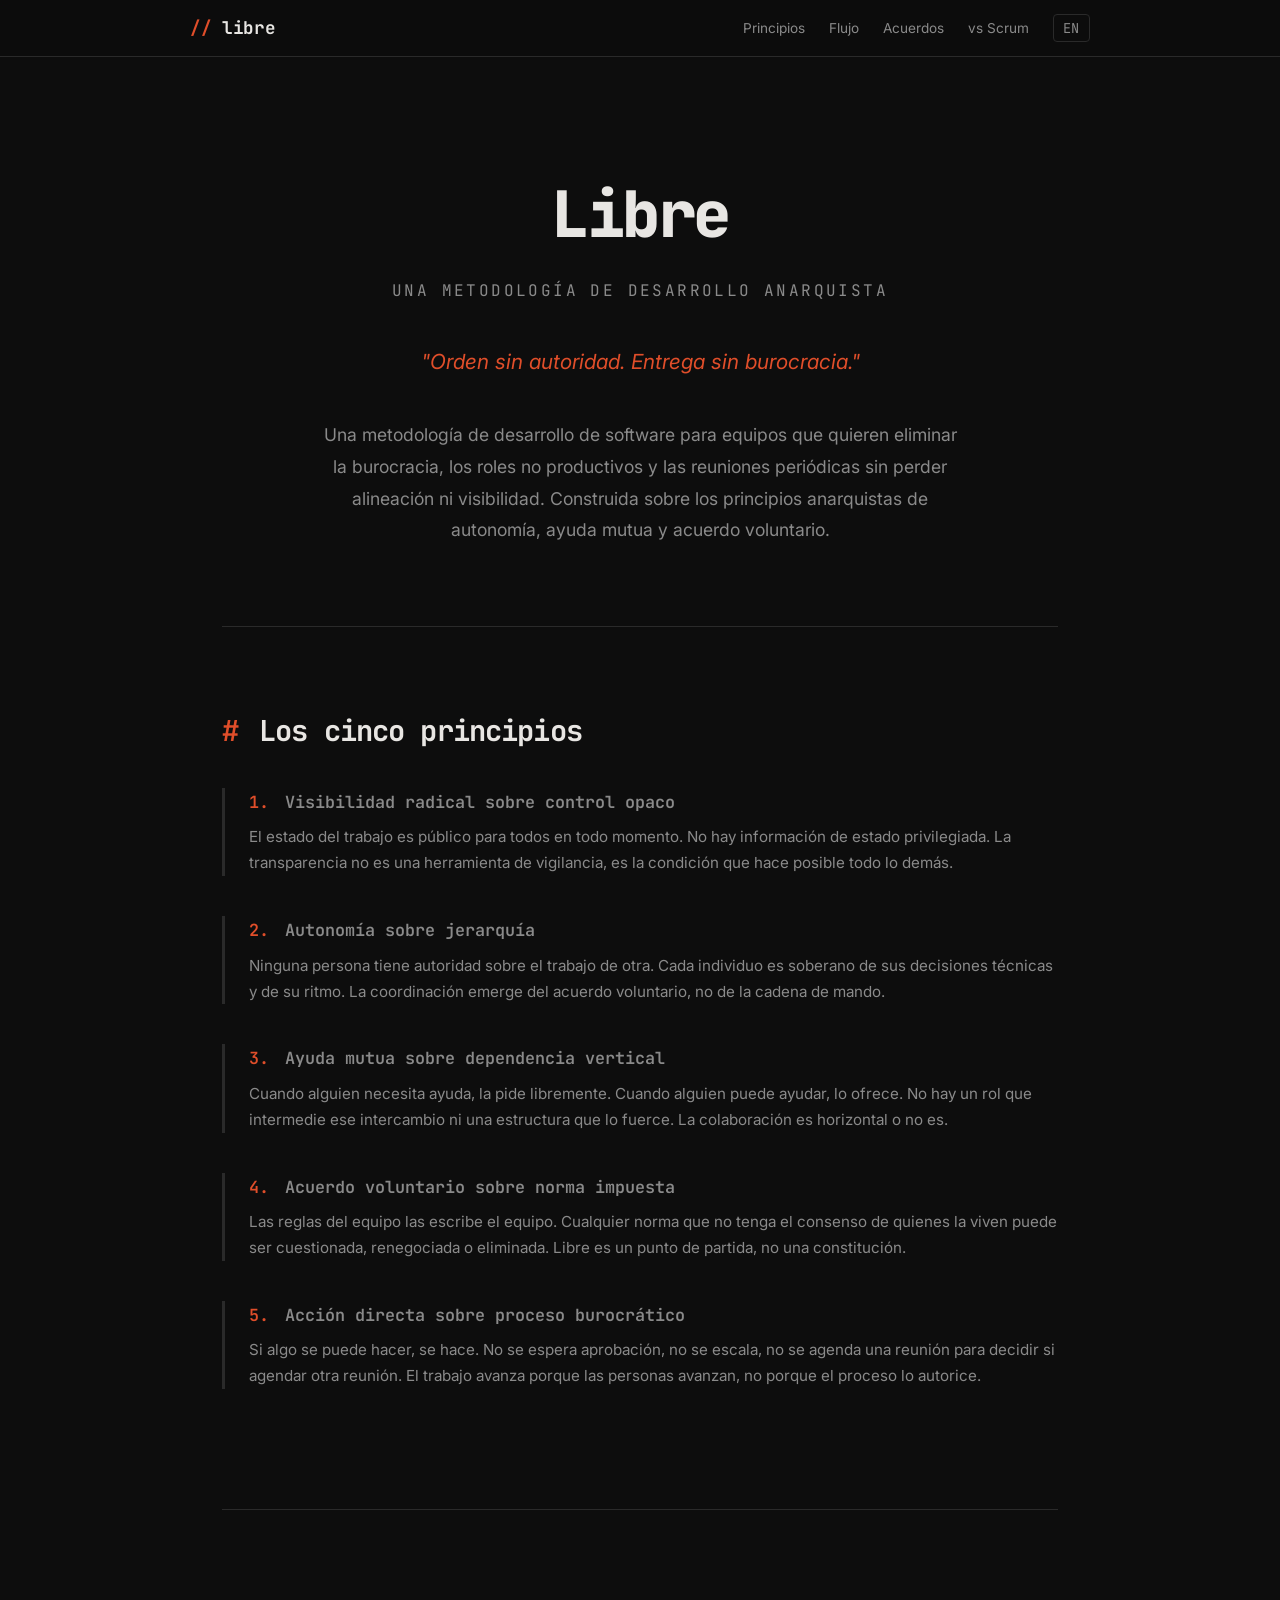
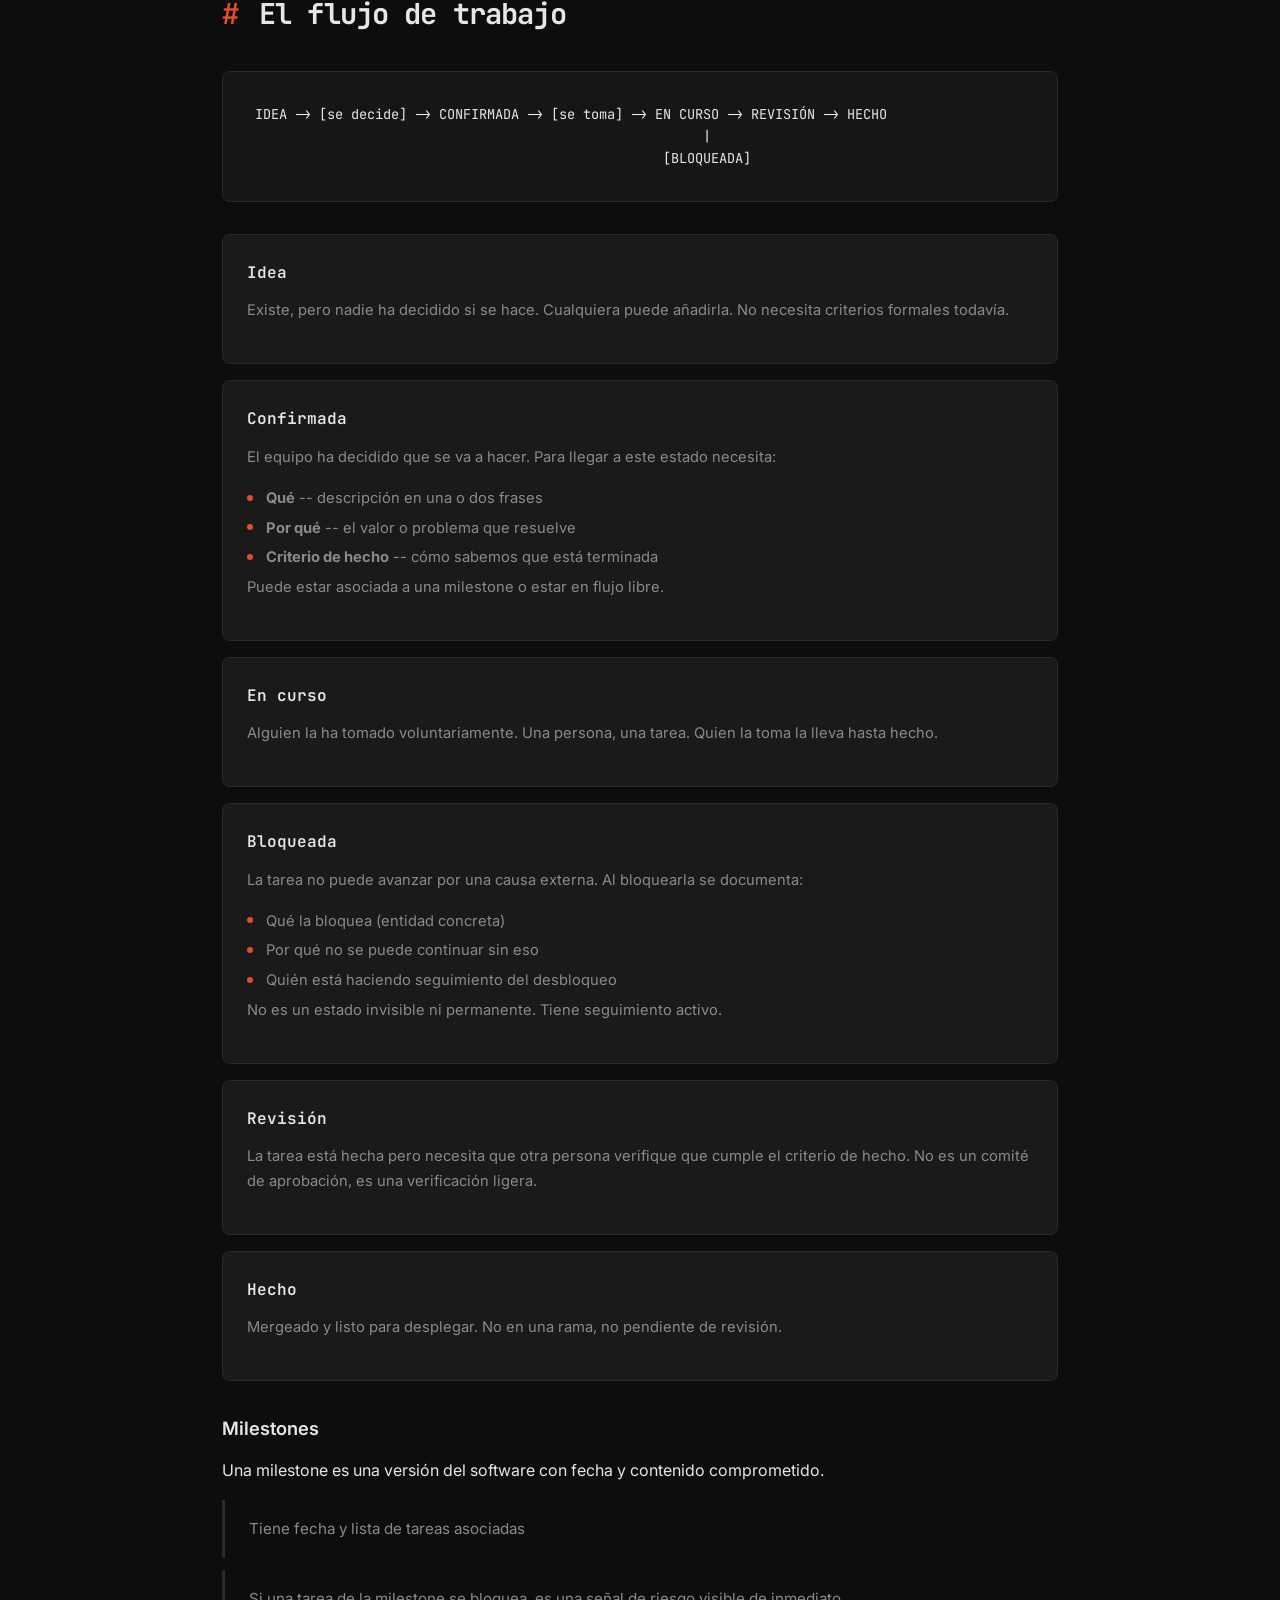
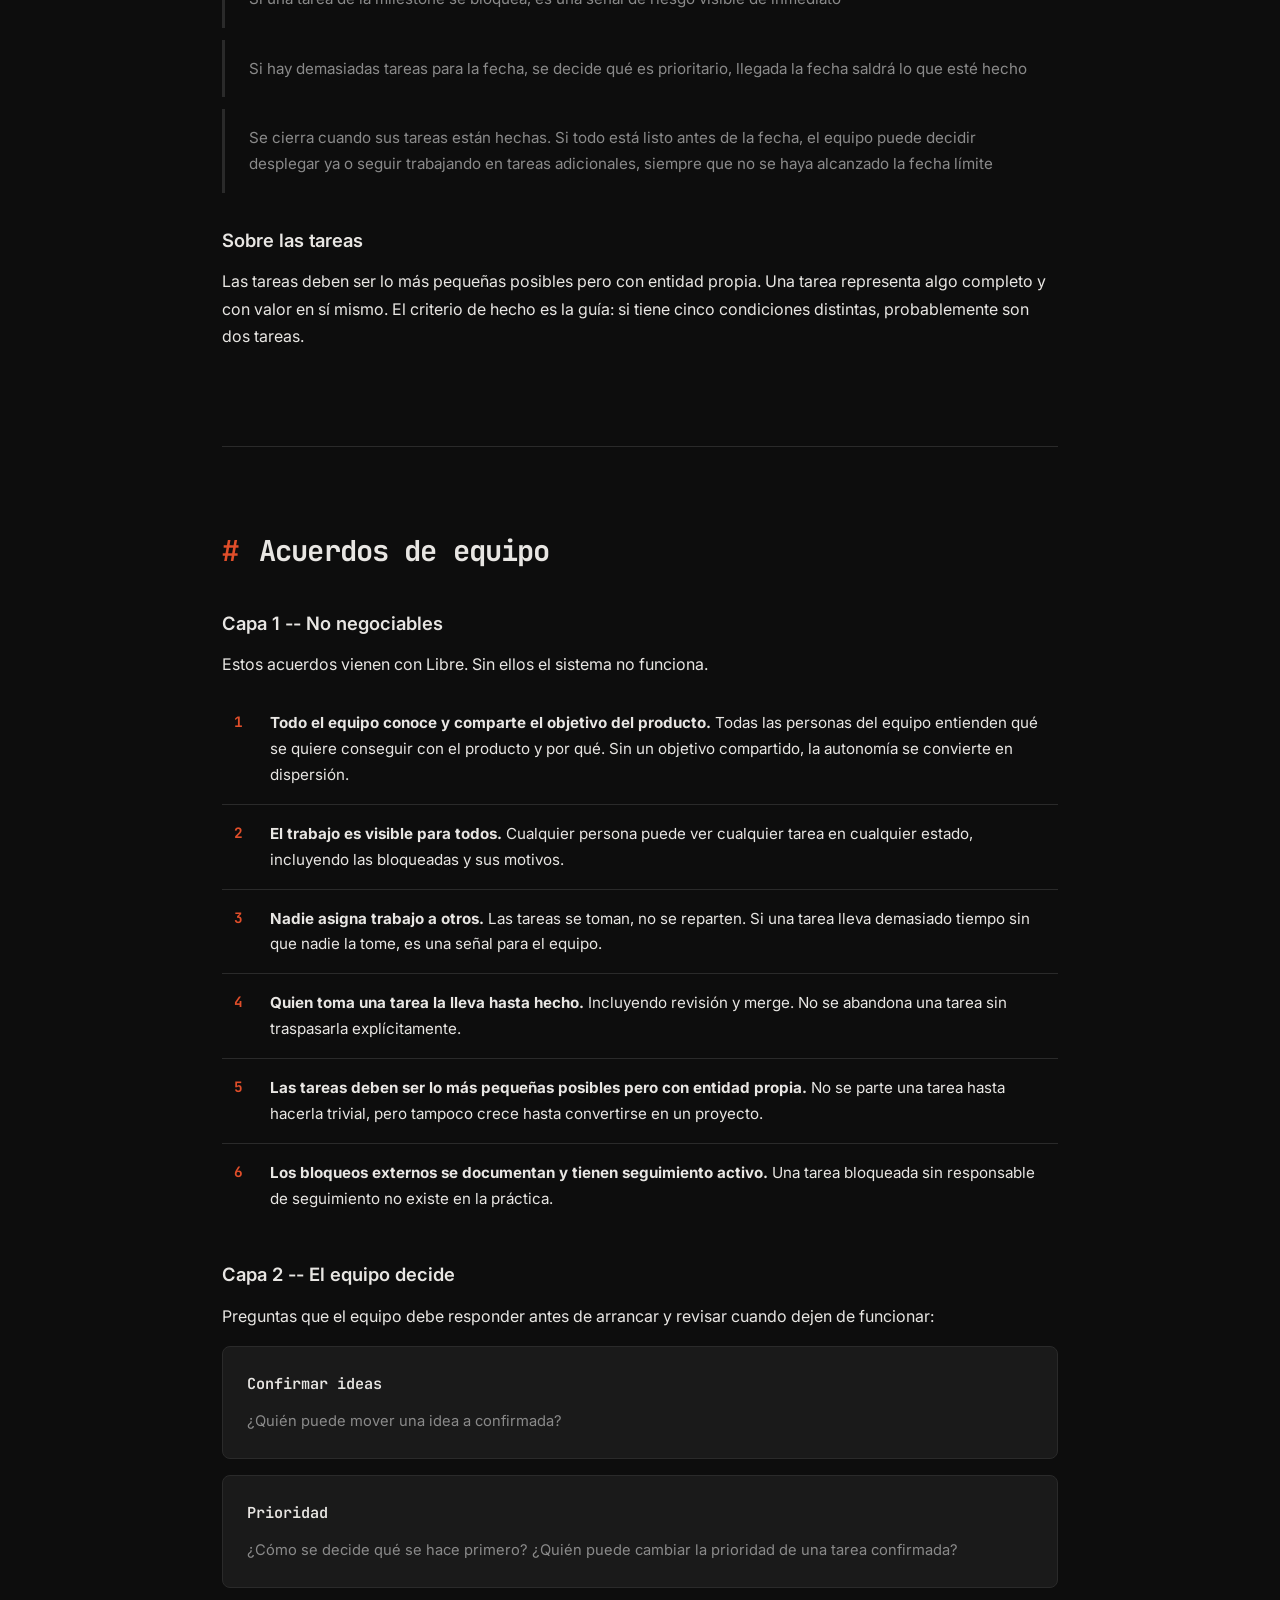
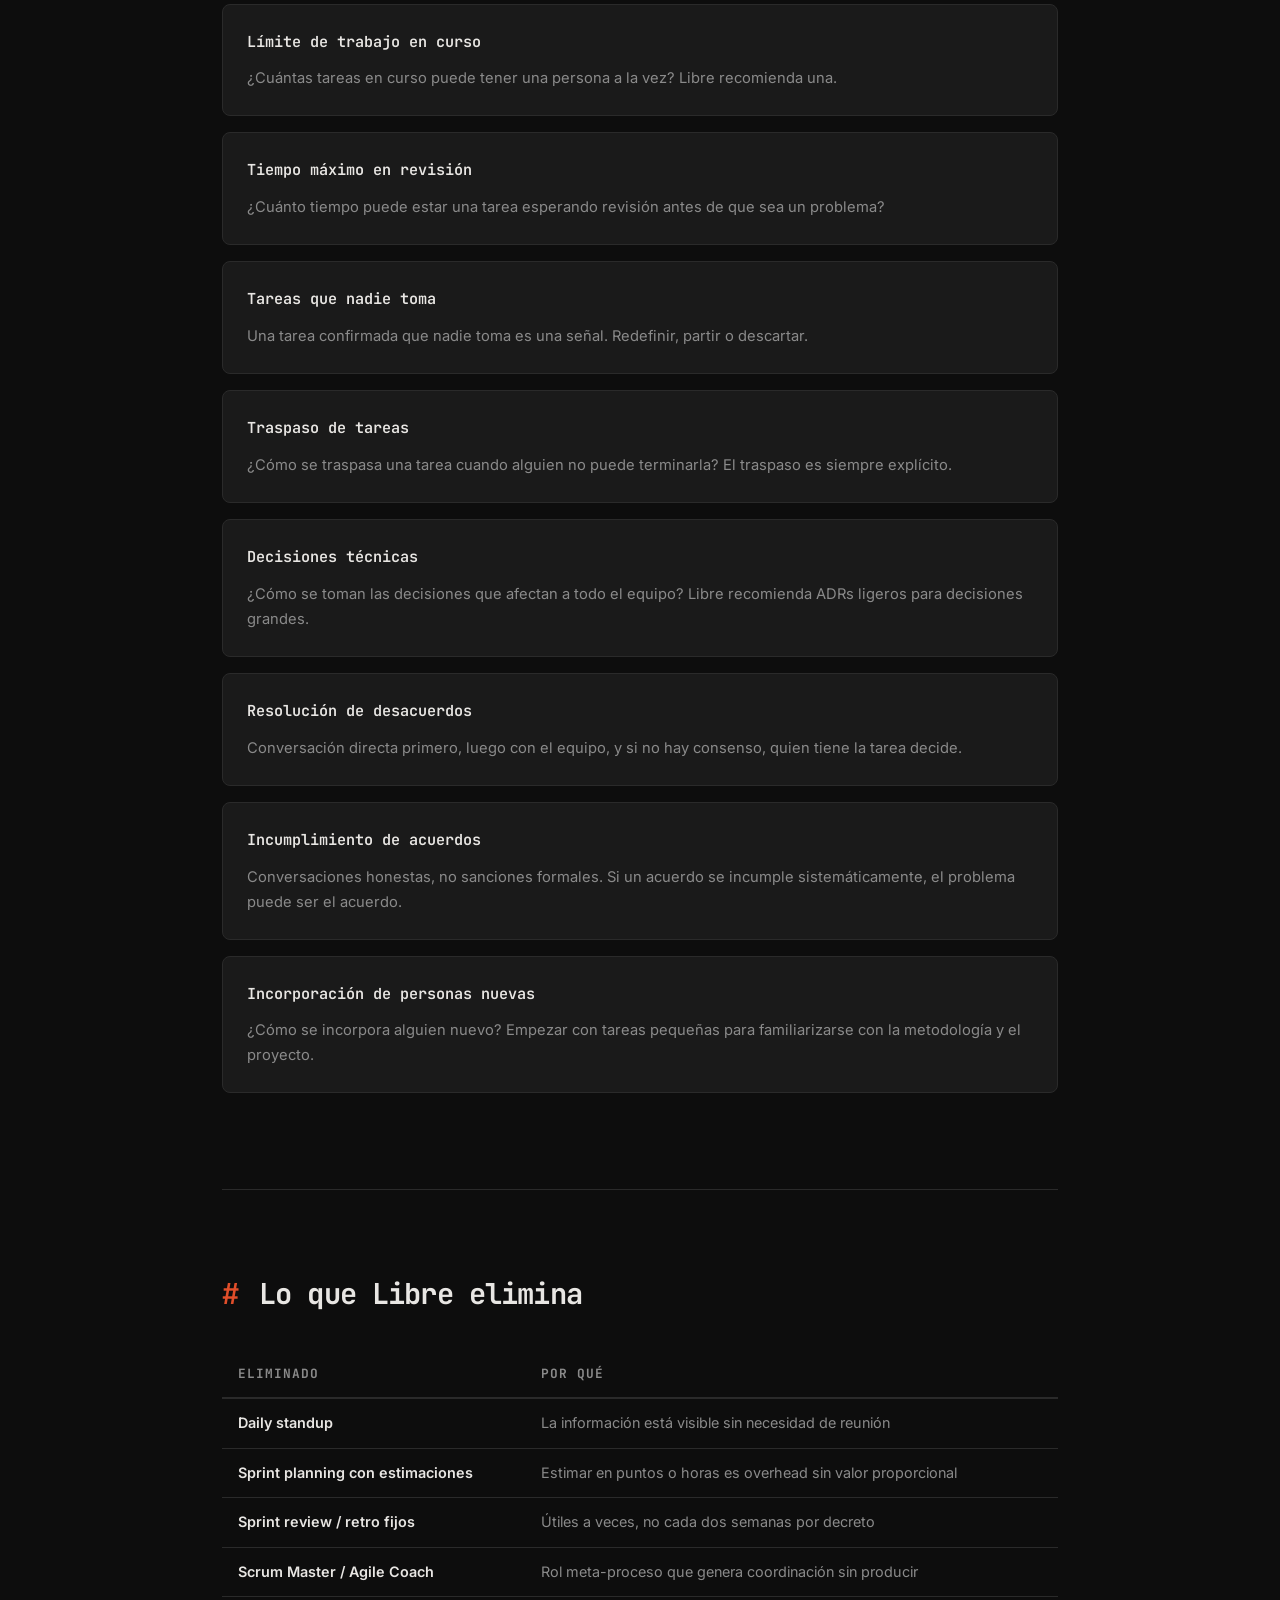
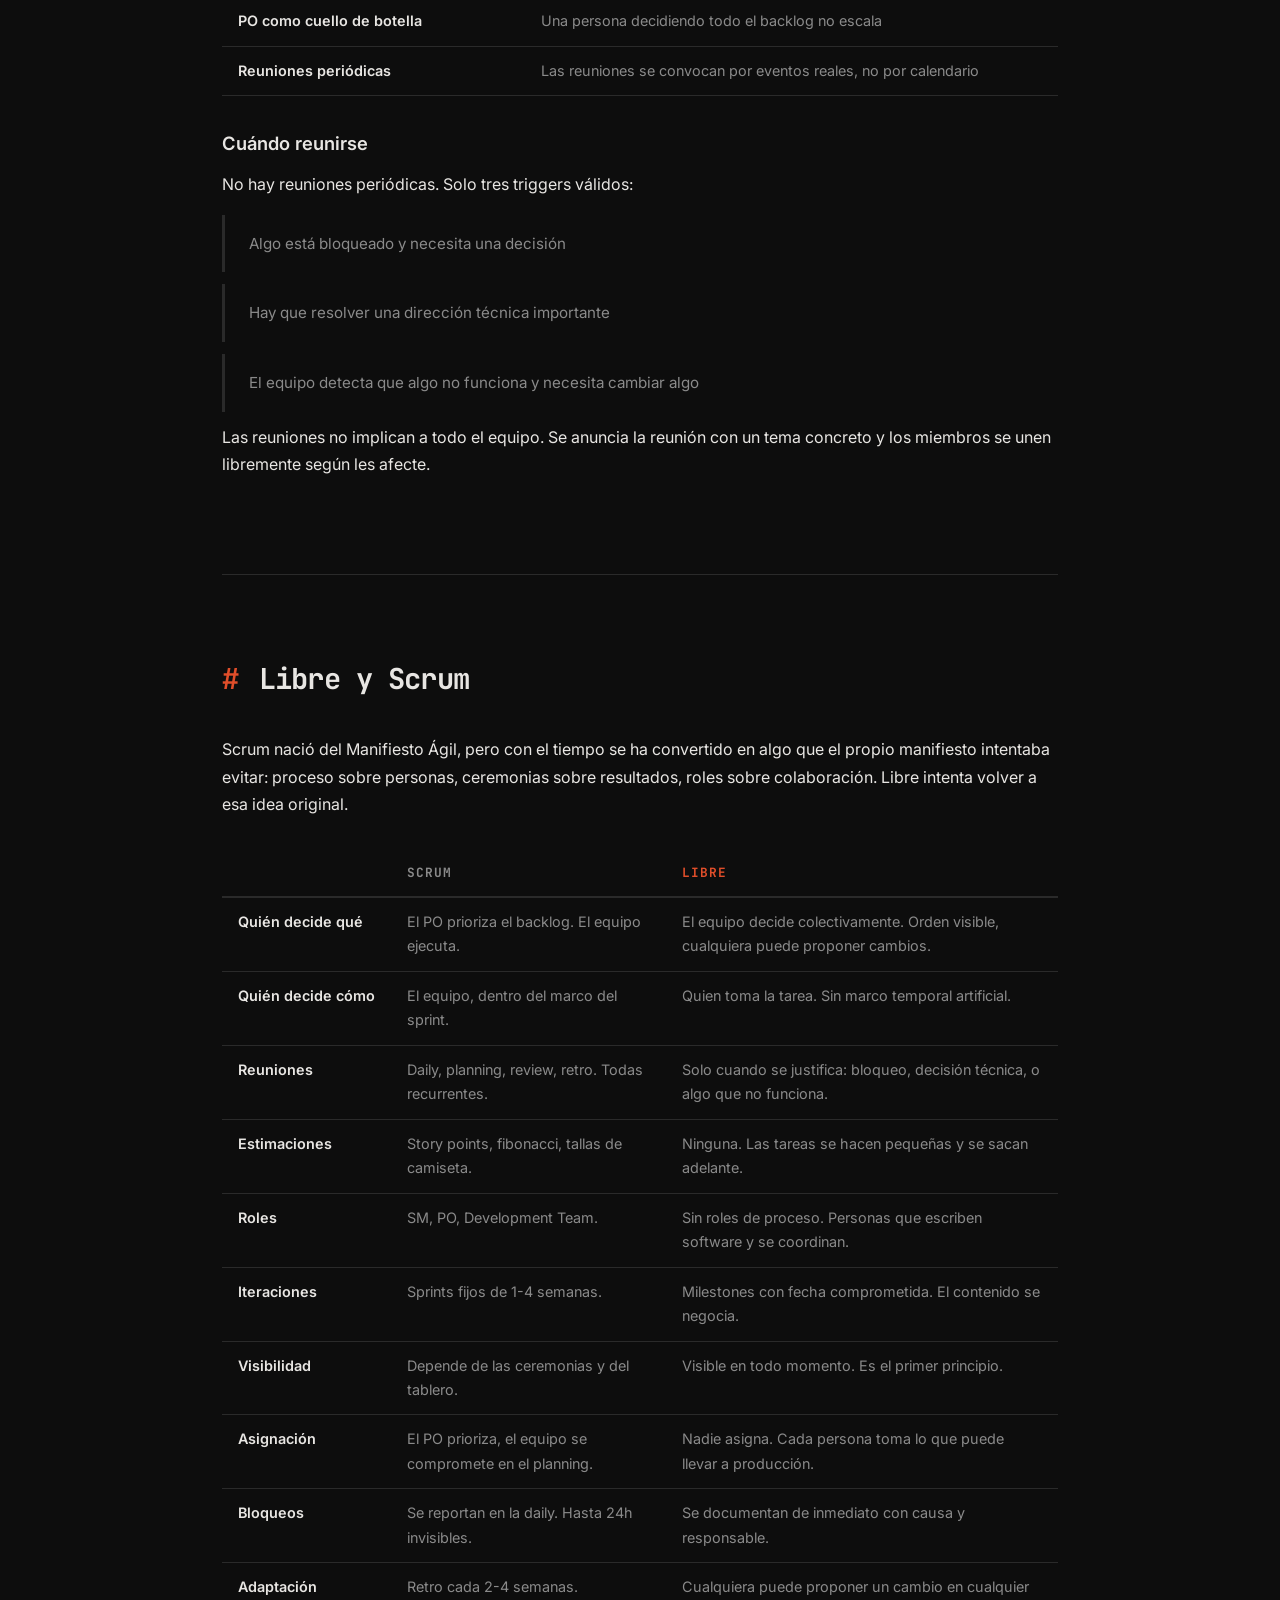
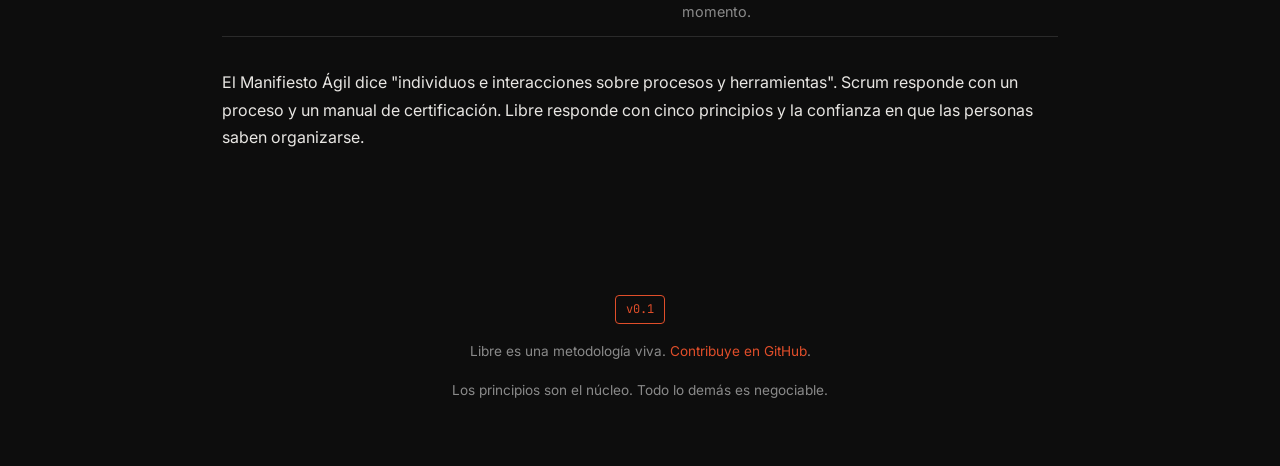
==== docs/es/index.html @ bb115e58 "Initial commit" ====
<!DOCTYPE html>
<html lang="es">
<head>
  <meta charset="UTF-8">
  <meta name="viewport" content="width=device-width, initial-scale=1.0">
  <title>Libre -- Una Metodología de Desarrollo Anarquista</title>
  <meta name="description" content="Una metodología de desarrollo de software que elimina la burocracia sin perder alineación. Orden sin autoridad. Entrega sin burocracia.">
  <link rel="preconnect" href="https://fonts.googleapis.com">
  <link rel="preconnect" href="https://fonts.gstatic.com" crossorigin>
  <link href="https://fonts.googleapis.com/css2?family=Inter:wght@400;500;600;700&family=JetBrains+Mono:wght@400;500;600;700;800&display=swap" rel="stylesheet">
  <link rel="stylesheet" href="../style.css">
</head>
<body>

<nav>
  <div class="nav-inner">
    <a href="#" class="logo"><span>//</span> libre</a>
    <ul class="nav-links">
      <li><a href="#principios">Principios</a></li>
      <li><a href="#flujo">Flujo</a></li>
      <li><a href="#acuerdos">Acuerdos</a></li>
      <li><a href="#comparativa">vs Scrum</a></li>
      <li><a href="../" class="lang-switch">EN</a></li>
    </ul>
  </div>
</nav>

<main>

  <!-- HERO -->
  <section class="hero">
    <h1>Libre</h1>
    <p class="subtitle">Una Metodología de Desarrollo Anarquista</p>
    <blockquote>"Orden sin autoridad. Entrega sin burocracia."</blockquote>
    <p class="intro">Una metodología de desarrollo de software para equipos que quieren eliminar la burocracia, los roles no productivos y las reuniones periódicas sin perder alineación ni visibilidad. Construida sobre los principios anarquistas de autonomía, ayuda mutua y acuerdo voluntario.</p>
  </section>

  <!-- PRINCIPIOS -->
  <section id="principios">
    <h2><span class="section-number">#</span> Los cinco principios</h2>

    <div class="principle">
      <p class="principle-name"><span class="principle-number">1.</span> Visibilidad radical sobre control opaco</p>
      <p>El estado del trabajo es público para todos en todo momento. No hay información de estado privilegiada. La transparencia no es una herramienta de vigilancia, es la condición que hace posible todo lo demás.</p>
    </div>

    <div class="principle">
      <p class="principle-name"><span class="principle-number">2.</span> Autonomía sobre jerarquía</p>
      <p>Ninguna persona tiene autoridad sobre el trabajo de otra. Cada individuo es soberano de sus decisiones técnicas y de su ritmo. La coordinación emerge del acuerdo voluntario, no de la cadena de mando.</p>
    </div>

    <div class="principle">
      <p class="principle-name"><span class="principle-number">3.</span> Ayuda mutua sobre dependencia vertical</p>
      <p>Cuando alguien necesita ayuda, la pide libremente. Cuando alguien puede ayudar, lo ofrece. No hay un rol que intermedie ese intercambio ni una estructura que lo fuerce. La colaboración es horizontal o no es.</p>
    </div>

    <div class="principle">
      <p class="principle-name"><span class="principle-number">4.</span> Acuerdo voluntario sobre norma impuesta</p>
      <p>Las reglas del equipo las escribe el equipo. Cualquier norma que no tenga el consenso de quienes la viven puede ser cuestionada, renegociada o eliminada. Libre es un punto de partida, no una constitución.</p>
    </div>

    <div class="principle">
      <p class="principle-name"><span class="principle-number">5.</span> Acción directa sobre proceso burocrático</p>
      <p>Si algo se puede hacer, se hace. No se espera aprobación, no se escala, no se agenda una reunión para decidir si agendar otra reunión. El trabajo avanza porque las personas avanzan, no porque el proceso lo autorice.</p>
    </div>
  </section>

  <!-- FLUJO -->
  <section id="flujo">
    <h2><span class="section-number">#</span> El flujo de trabajo</h2>

    <div class="flow-diagram">
      <pre>IDEA -> [se decide] -> CONFIRMADA -> [se toma] -> EN CURSO -> REVISIÓN -> HECHO
                                                        |
                                                   [BLOQUEADA]</pre>
    </div>

    <div class="state-card">
      <h3>Idea</h3>
      <p>Existe, pero nadie ha decidido si se hace. Cualquiera puede añadirla. No necesita criterios formales todavía.</p>
    </div>

    <div class="state-card">
      <h3>Confirmada</h3>
      <p>El equipo ha decidido que se va a hacer. Para llegar a este estado necesita:</p>
      <ul>
        <li><strong>Qué</strong> -- descripción en una o dos frases</li>
        <li><strong>Por qué</strong> -- el valor o problema que resuelve</li>
        <li><strong>Criterio de hecho</strong> -- cómo sabemos que está terminada</li>
      </ul>
      <p>Puede estar asociada a una milestone o estar en flujo libre.</p>
    </div>

    <div class="state-card">
      <h3>En curso</h3>
      <p>Alguien la ha tomado voluntariamente. Una persona, una tarea. Quien la toma la lleva hasta hecho.</p>
    </div>

    <div class="state-card">
      <h3>Bloqueada</h3>
      <p>La tarea no puede avanzar por una causa externa. Al bloquearla se documenta:</p>
      <ul>
        <li>Qué la bloquea (entidad concreta)</li>
        <li>Por qué no se puede continuar sin eso</li>
        <li>Quién está haciendo seguimiento del desbloqueo</li>
      </ul>
      <p>No es un estado invisible ni permanente. Tiene seguimiento activo.</p>
    </div>

    <div class="state-card">
      <h3>Revisión</h3>
      <p>La tarea está hecha pero necesita que otra persona verifique que cumple el criterio de hecho. No es un comité de aprobación, es una verificación ligera.</p>
    </div>

    <div class="state-card">
      <h3>Hecho</h3>
      <p>Mergeado y listo para desplegar. No en una rama, no pendiente de revisión.</p>
    </div>

    <h3>Milestones</h3>
    <p>Una milestone es una versión del software con fecha y contenido comprometido.</p>
    <ul class="trigger-list">
      <li>Tiene fecha y lista de tareas asociadas</li>
      <li>Si una tarea de la milestone se bloquea, es una señal de riesgo visible de inmediato</li>
      <li>Si hay demasiadas tareas para la fecha, se decide qué es prioritario, llegada la fecha saldrá lo que esté hecho</li>
      <li>Se cierra cuando sus tareas están hechas. Si todo está listo antes de la fecha, el equipo puede decidir desplegar ya o seguir trabajando en tareas adicionales, siempre que no se haya alcanzado la fecha límite</li>
    </ul>

    <h3>Sobre las tareas</h3>
    <p>Las tareas deben ser lo más pequeñas posibles pero con entidad propia. Una tarea representa algo completo y con valor en sí mismo. El criterio de hecho es la guía: si tiene cinco condiciones distintas, probablemente son dos tareas.</p>
  </section>

  <!-- ACUERDOS -->
  <section id="acuerdos">
    <h2><span class="section-number">#</span> Acuerdos de equipo</h2>

    <h3>Capa 1 -- No negociables</h3>
    <p>Estos acuerdos vienen con Libre. Sin ellos el sistema no funciona.</p>

    <ol class="non-negotiable-list">
      <li><strong>Todo el equipo conoce y comparte el objetivo del producto.</strong> Todas las personas del equipo entienden qué se quiere conseguir con el producto y por qué. Sin un objetivo compartido, la autonomía se convierte en dispersión.</li>
      <li><strong>El trabajo es visible para todos.</strong> Cualquier persona puede ver cualquier tarea en cualquier estado, incluyendo las bloqueadas y sus motivos.</li>
      <li><strong>Nadie asigna trabajo a otros.</strong> Las tareas se toman, no se reparten. Si una tarea lleva demasiado tiempo sin que nadie la tome, es una señal para el equipo.</li>
      <li><strong>Quien toma una tarea la lleva hasta hecho.</strong> Incluyendo revisión y merge. No se abandona una tarea sin traspasarla explícitamente.</li>
      <li><strong>Las tareas deben ser lo más pequeñas posibles pero con entidad propia.</strong> No se parte una tarea hasta hacerla trivial, pero tampoco crece hasta convertirse en un proyecto.</li>
      <li><strong>Los bloqueos externos se documentan y tienen seguimiento activo.</strong> Una tarea bloqueada sin responsable de seguimiento no existe en la práctica.</li>
    </ol>

    <h3>Capa 2 -- El equipo decide</h3>
    <p>Preguntas que el equipo debe responder antes de arrancar y revisar cuando dejen de funcionar:</p>

    <div class="agreement-item">
      <h3>Confirmar ideas</h3>
      <p>¿Quién puede mover una idea a confirmada?</p>
    </div>

    <div class="agreement-item">
      <h3>Prioridad</h3>
      <p>¿Cómo se decide qué se hace primero? ¿Quién puede cambiar la prioridad de una tarea confirmada?</p>
    </div>

    <div class="agreement-item">
      <h3>Límite de trabajo en curso</h3>
      <p>¿Cuántas tareas en curso puede tener una persona a la vez? Libre recomienda una.</p>
    </div>

    <div class="agreement-item">
      <h3>Tiempo máximo en revisión</h3>
      <p>¿Cuánto tiempo puede estar una tarea esperando revisión antes de que sea un problema?</p>
    </div>

    <div class="agreement-item">
      <h3>Tareas que nadie toma</h3>
      <p>Una tarea confirmada que nadie toma es una señal. Redefinir, partir o descartar.</p>
    </div>

    <div class="agreement-item">
      <h3>Traspaso de tareas</h3>
      <p>¿Cómo se traspasa una tarea cuando alguien no puede terminarla? El traspaso es siempre explícito.</p>
    </div>

    <div class="agreement-item">
      <h3>Decisiones técnicas</h3>
      <p>¿Cómo se toman las decisiones que afectan a todo el equipo? Libre recomienda ADRs ligeros para decisiones grandes.</p>
    </div>

    <div class="agreement-item">
      <h3>Resolución de desacuerdos</h3>
      <p>Conversación directa primero, luego con el equipo, y si no hay consenso, quien tiene la tarea decide.</p>
    </div>

    <div class="agreement-item">
      <h3>Incumplimiento de acuerdos</h3>
      <p>Conversaciones honestas, no sanciones formales. Si un acuerdo se incumple sistemáticamente, el problema puede ser el acuerdo.</p>
    </div>

    <div class="agreement-item">
      <h3>Incorporación de personas nuevas</h3>
      <p>¿Cómo se incorpora alguien nuevo? Empezar con tareas pequeñas para familiarizarse con la metodología y el proyecto.</p>
    </div>
  </section>

  <!-- LO QUE ELIMINA -->
  <section id="elimina">
    <h2><span class="section-number">#</span> Lo que Libre elimina</h2>

    <div class="table-wrapper">
      <table>
        <thead>
          <tr>
            <th>Eliminado</th>
            <th>Por qué</th>
          </tr>
        </thead>
        <tbody>
          <tr><td>Daily standup</td><td>La información está visible sin necesidad de reunión</td></tr>
          <tr><td>Sprint planning con estimaciones</td><td>Estimar en puntos o horas es overhead sin valor proporcional</td></tr>
          <tr><td>Sprint review / retro fijos</td><td>Útiles a veces, no cada dos semanas por decreto</td></tr>
          <tr><td>Scrum Master / Agile Coach</td><td>Rol meta-proceso que genera coordinación sin producir</td></tr>
          <tr><td>PO como cuello de botella</td><td>Una persona decidiendo todo el backlog no escala</td></tr>
          <tr><td>Reuniones periódicas</td><td>Las reuniones se convocan por eventos reales, no por calendario</td></tr>
        </tbody>
      </table>
    </div>

    <h3>Cuándo reunirse</h3>
    <p>No hay reuniones periódicas. Solo tres triggers válidos:</p>
    <ol class="trigger-list">
      <li>Algo está bloqueado y necesita una decisión</li>
      <li>Hay que resolver una dirección técnica importante</li>
      <li>El equipo detecta que algo no funciona y necesita cambiar algo</li>
    </ol>
    <p>Las reuniones no implican a todo el equipo. Se anuncia la reunión con un tema concreto y los miembros se unen libremente según les afecte.</p>
  </section>

  <!-- COMPARATIVA -->
  <section id="comparativa">
    <h2><span class="section-number">#</span> Libre y Scrum</h2>

    <p>Scrum nació del Manifiesto Ágil, pero con el tiempo se ha convertido en algo que el propio manifiesto intentaba evitar: proceso sobre personas, ceremonias sobre resultados, roles sobre colaboración. Libre intenta volver a esa idea original.</p>

    <div class="table-wrapper">
      <table class="comparison-table">
        <thead>
          <tr>
            <th></th>
            <th>Scrum</th>
            <th>Libre</th>
          </tr>
        </thead>
        <tbody>
          <tr>
            <td>Quién decide qué</td>
            <td>El PO prioriza el backlog. El equipo ejecuta.</td>
            <td>El equipo decide colectivamente. Orden visible, cualquiera puede proponer cambios.</td>
          </tr>
          <tr>
            <td>Quién decide cómo</td>
            <td>El equipo, dentro del marco del sprint.</td>
            <td>Quien toma la tarea. Sin marco temporal artificial.</td>
          </tr>
          <tr>
            <td>Reuniones</td>
            <td>Daily, planning, review, retro. Todas recurrentes.</td>
            <td>Solo cuando se justifica: bloqueo, decisión técnica, o algo que no funciona.</td>
          </tr>
          <tr>
            <td>Estimaciones</td>
            <td>Story points, fibonacci, tallas de camiseta.</td>
            <td>Ninguna. Las tareas se hacen pequeñas y se sacan adelante.</td>
          </tr>
          <tr>
            <td>Roles</td>
            <td>SM, PO, Development Team.</td>
            <td>Sin roles de proceso. Personas que escriben software y se coordinan.</td>
          </tr>
          <tr>
            <td>Iteraciones</td>
            <td>Sprints fijos de 1-4 semanas.</td>
            <td>Milestones con fecha comprometida. El contenido se negocia.</td>
          </tr>
          <tr>
            <td>Visibilidad</td>
            <td>Depende de las ceremonias y del tablero.</td>
            <td>Visible en todo momento. Es el primer principio.</td>
          </tr>
          <tr>
            <td>Asignación</td>
            <td>El PO prioriza, el equipo se compromete en el planning.</td>
            <td>Nadie asigna. Cada persona toma lo que puede llevar a producción.</td>
          </tr>
          <tr>
            <td>Bloqueos</td>
            <td>Se reportan en la daily. Hasta 24h invisibles.</td>
            <td>Se documentan de inmediato con causa y responsable.</td>
          </tr>
          <tr>
            <td>Adaptación</td>
            <td>Retro cada 2-4 semanas.</td>
            <td>Cualquiera puede proponer un cambio en cualquier momento.</td>
          </tr>
        </tbody>
      </table>
    </div>

    <p>El Manifiesto Ágil dice "individuos e interacciones sobre procesos y herramientas". Scrum responde con un proceso y un manual de certificación. Libre responde con cinco principios y la confianza en que las personas saben organizarse.</p>
  </section>

</main>

<footer>
  <div class="version-badge">v0.1</div>
  <p>Libre es una metodología viva. <a href="https://github.com/josecriane/libre">Contribuye en GitHub</a>.</p>
  <p>Los principios son el núcleo. Todo lo demás es negociable.</p>
</footer>

</body>
</html>
---- docs/style.css ----
:root {
  --bg: #0d0d0d;
  --bg-surface: #161616;
  --bg-card: #1a1a1a;
  --text: #e8e6e3;
  --text-muted: #8a8a8a;
  --accent: #e04e2a;
  --accent-soft: rgba(224, 78, 42, 0.15);
  --border: #2a2a2a;
  --font-body: 'Inter', -apple-system, BlinkMacSystemFont, 'Segoe UI', sans-serif;
  --font-mono: 'JetBrains Mono', 'Fira Code', 'Cascadia Code', monospace;
}

* {
  margin: 0;
  padding: 0;
  box-sizing: border-box;
}

html {
  scroll-behavior: smooth;
  font-size: 16px;
}

body {
  font-family: var(--font-body);
  background: var(--bg);
  color: var(--text);
  line-height: 1.7;
  -webkit-font-smoothing: antialiased;
}

/* ---- NAV ---- */

nav {
  position: fixed;
  top: 0;
  width: 100%;
  background: rgba(13, 13, 13, 0.9);
  backdrop-filter: blur(12px);
  -webkit-backdrop-filter: blur(12px);
  border-bottom: 1px solid var(--border);
  z-index: 100;
  padding: 0 2rem;
}

nav .nav-inner {
  max-width: 900px;
  margin: 0 auto;
  display: flex;
  justify-content: space-between;
  align-items: center;
  height: 56px;
}

nav .logo {
  font-family: var(--font-mono);
  font-size: 1.1rem;
  font-weight: 700;
  color: var(--text);
  text-decoration: none;
  letter-spacing: -0.02em;
}

nav .logo span {
  color: var(--accent);
}

nav .nav-links {
  display: flex;
  gap: 1.5rem;
  align-items: center;
  list-style: none;
}

nav .nav-links a {
  color: var(--text-muted);
  text-decoration: none;
  font-size: 0.85rem;
  transition: color 0.2s;
}

nav .nav-links a:hover {
  color: var(--text);
}

.lang-switch {
  font-family: var(--font-mono);
  font-size: 0.8rem;
  color: var(--text-muted);
  text-decoration: none;
  border: 1px solid var(--border);
  padding: 0.25rem 0.6rem;
  border-radius: 4px;
  transition: all 0.2s;
}

.lang-switch:hover {
  color: var(--text);
  border-color: var(--text-muted);
}

/* ---- LAYOUT ---- */

main {
  max-width: 900px;
  margin: 0 auto;
  padding: 0 2rem;
}

section {
  padding: 5rem 0;
  border-bottom: 1px solid var(--border);
}

section:last-child {
  border-bottom: none;
}

/* ---- HERO ---- */

.hero {
  padding-top: 10rem;
  padding-bottom: 5rem;
  text-align: center;
}

.hero h1 {
  font-family: var(--font-mono);
  font-size: 4rem;
  font-weight: 800;
  letter-spacing: -0.04em;
  margin-bottom: 0.5rem;
}

.hero .subtitle {
  font-family: var(--font-mono);
  font-size: 1rem;
  color: var(--text-muted);
  text-transform: uppercase;
  letter-spacing: 0.15em;
  margin-bottom: 2.5rem;
}

.hero blockquote {
  font-size: 1.3rem;
  font-style: italic;
  color: var(--accent);
  border: none;
  padding: 0;
  margin-bottom: 0.5rem;
}

.hero .quote-translation {
  font-size: 0.9rem;
  color: var(--text-muted);
  font-style: italic;
}

.hero .intro {
  max-width: 640px;
  margin: 2.5rem auto 0;
  font-size: 1.1rem;
  color: var(--text-muted);
  line-height: 1.8;
}

/* ---- TYPOGRAPHY ---- */

h2 {
  font-family: var(--font-mono);
  font-size: 1.8rem;
  font-weight: 700;
  letter-spacing: -0.03em;
  margin-bottom: 2rem;
}

h2 .section-number {
  color: var(--accent);
  margin-right: 0.3rem;
}

h3 {
  font-size: 1.15rem;
  font-weight: 600;
  margin-bottom: 0.75rem;
  margin-top: 2rem;
}

p {
  margin-bottom: 1rem;
}

/* ---- PRINCIPLES ---- */

.principle {
  margin-bottom: 2.5rem;
  padding-left: 1.5rem;
  border-left: 3px solid var(--border);
  transition: border-color 0.3s;
}

.principle:hover {
  border-left-color: var(--accent);
}

.principle .principle-name {
  font-family: var(--font-mono);
  font-size: 1.05rem;
  font-weight: 600;
  margin-bottom: 0.5rem;
}

.principle .principle-number {
  color: var(--accent);
  margin-right: 0.4rem;
}

.principle p {
  color: var(--text-muted);
  font-size: 0.95rem;
}

/* ---- WORKFLOW ---- */

.flow-diagram {
  background: var(--bg-surface);
  border: 1px solid var(--border);
  border-radius: 8px;
  padding: 2rem;
  margin: 2rem 0;
  overflow-x: auto;
}

.flow-diagram pre {
  font-family: var(--font-mono);
  font-size: 0.85rem;
  color: var(--text);
  white-space: pre;
  line-height: 1.6;
}

.state-card {
  background: var(--bg-card);
  border: 1px solid var(--border);
  border-radius: 8px;
  padding: 1.5rem;
  margin-bottom: 1rem;
  transition: border-color 0.2s;
}

.state-card:hover {
  border-color: var(--accent);
}

.state-card h3 {
  font-family: var(--font-mono);
  font-size: 1rem;
  margin-top: 0;
  margin-bottom: 0.75rem;
}

.state-card p,
.state-card li {
  color: var(--text-muted);
  font-size: 0.92rem;
}

.state-card ul {
  list-style: none;
  padding: 0;
}

.state-card ul li {
  padding-left: 1.2rem;
  position: relative;
  margin-bottom: 0.3rem;
}

.state-card ul li::before {
  content: '';
  position: absolute;
  left: 0;
  top: 0.6em;
  width: 6px;
  height: 6px;
  background: var(--accent);
  border-radius: 50%;
}

/* ---- TABLE ---- */

.table-wrapper {
  overflow-x: auto;
  margin: 2rem 0;
}

table {
  width: 100%;
  border-collapse: collapse;
  font-size: 0.9rem;
}

thead th {
  font-family: var(--font-mono);
  font-size: 0.8rem;
  text-transform: uppercase;
  letter-spacing: 0.08em;
  color: var(--text-muted);
  text-align: left;
  padding: 0.75rem 1rem;
  border-bottom: 2px solid var(--border);
}

tbody td {
  padding: 0.75rem 1rem;
  border-bottom: 1px solid var(--border);
  vertical-align: top;
  color: var(--text-muted);
}

tbody tr:hover td {
  color: var(--text);
}

tbody td:first-child {
  font-weight: 600;
  color: var(--text);
  white-space: nowrap;
}

/* ---- COMPARISON TABLE ---- */

.comparison-table thead th:nth-child(2) {
  color: var(--text-muted);
}

.comparison-table thead th:nth-child(3) {
  color: var(--accent);
}

/* ---- AGREEMENTS ---- */

.agreement-item {
  background: var(--bg-card);
  border: 1px solid var(--border);
  border-radius: 8px;
  padding: 1.5rem;
  margin-bottom: 1rem;
}

.agreement-item h3 {
  margin-top: 0;
  font-family: var(--font-mono);
  font-size: 0.95rem;
}

.agreement-item p {
  color: var(--text-muted);
  font-size: 0.92rem;
  margin-bottom: 0;
}

.non-negotiable-list {
  list-style: none;
  padding: 0;
  counter-reset: nn;
}

.non-negotiable-list li {
  counter-increment: nn;
  padding: 1rem 1rem 1rem 3rem;
  border-bottom: 1px solid var(--border);
  position: relative;
  font-size: 0.95rem;
}

.non-negotiable-list li:last-child {
  border-bottom: none;
}

.non-negotiable-list li::before {
  content: counter(nn);
  position: absolute;
  left: 0.75rem;
  font-family: var(--font-mono);
  font-weight: 700;
  color: var(--accent);
  font-size: 0.9rem;
}

/* ---- MEETINGS ---- */

.trigger-list {
  list-style: none;
  padding: 0;
}

.trigger-list li {
  padding: 1rem 1rem 1rem 1.5rem;
  border-left: 3px solid var(--border);
  margin-bottom: 0.75rem;
  color: var(--text-muted);
  font-size: 0.95rem;
  transition: border-color 0.2s;
}

.trigger-list li:hover {
  border-left-color: var(--accent);
}

/* ---- FOOTER ---- */

footer {
  max-width: 900px;
  margin: 0 auto;
  padding: 3rem 2rem;
  text-align: center;
  color: var(--text-muted);
  font-size: 0.85rem;
}

footer a {
  color: var(--accent);
  text-decoration: none;
}

footer a:hover {
  text-decoration: underline;
}

.version-badge {
  display: inline-block;
  font-family: var(--font-mono);
  font-size: 0.75rem;
  color: var(--accent);
  border: 1px solid var(--accent);
  padding: 0.2rem 0.6rem;
  border-radius: 4px;
  margin-bottom: 1rem;
}

/* ---- RESPONSIVE ---- */

@media (max-width: 640px) {
  .hero h1 {
    font-size: 2.5rem;
  }

  .hero .subtitle {
    font-size: 0.8rem;
  }

  h2 {
    font-size: 1.4rem;
  }

  section {
    padding: 3rem 0;
  }

  .hero {
    padding-top: 7rem;
    padding-bottom: 3rem;
  }

  nav .nav-links {
    gap: 1rem;
  }

  nav .nav-links a {
    font-size: 0.78rem;
  }

  table {
    font-size: 0.8rem;
  }

  thead th,
  tbody td {
    padding: 0.5rem 0.6rem;
  }
}
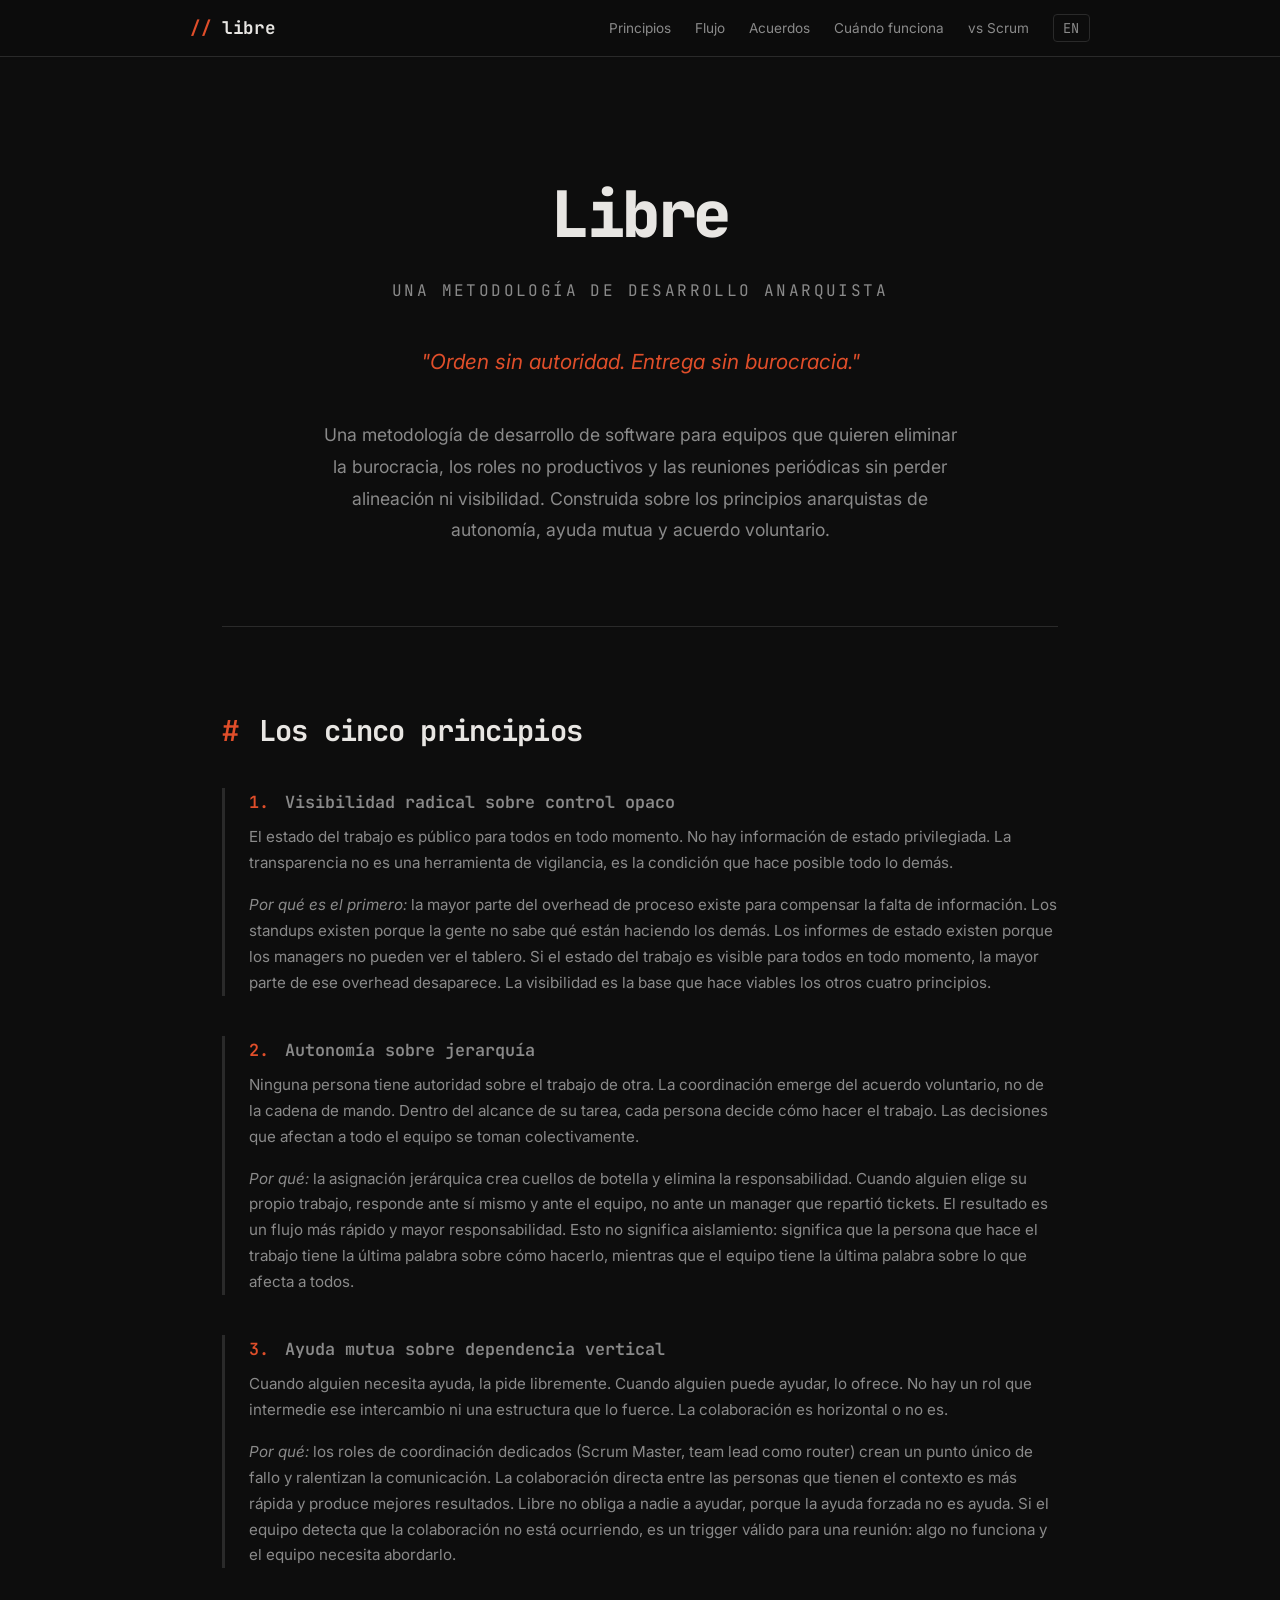
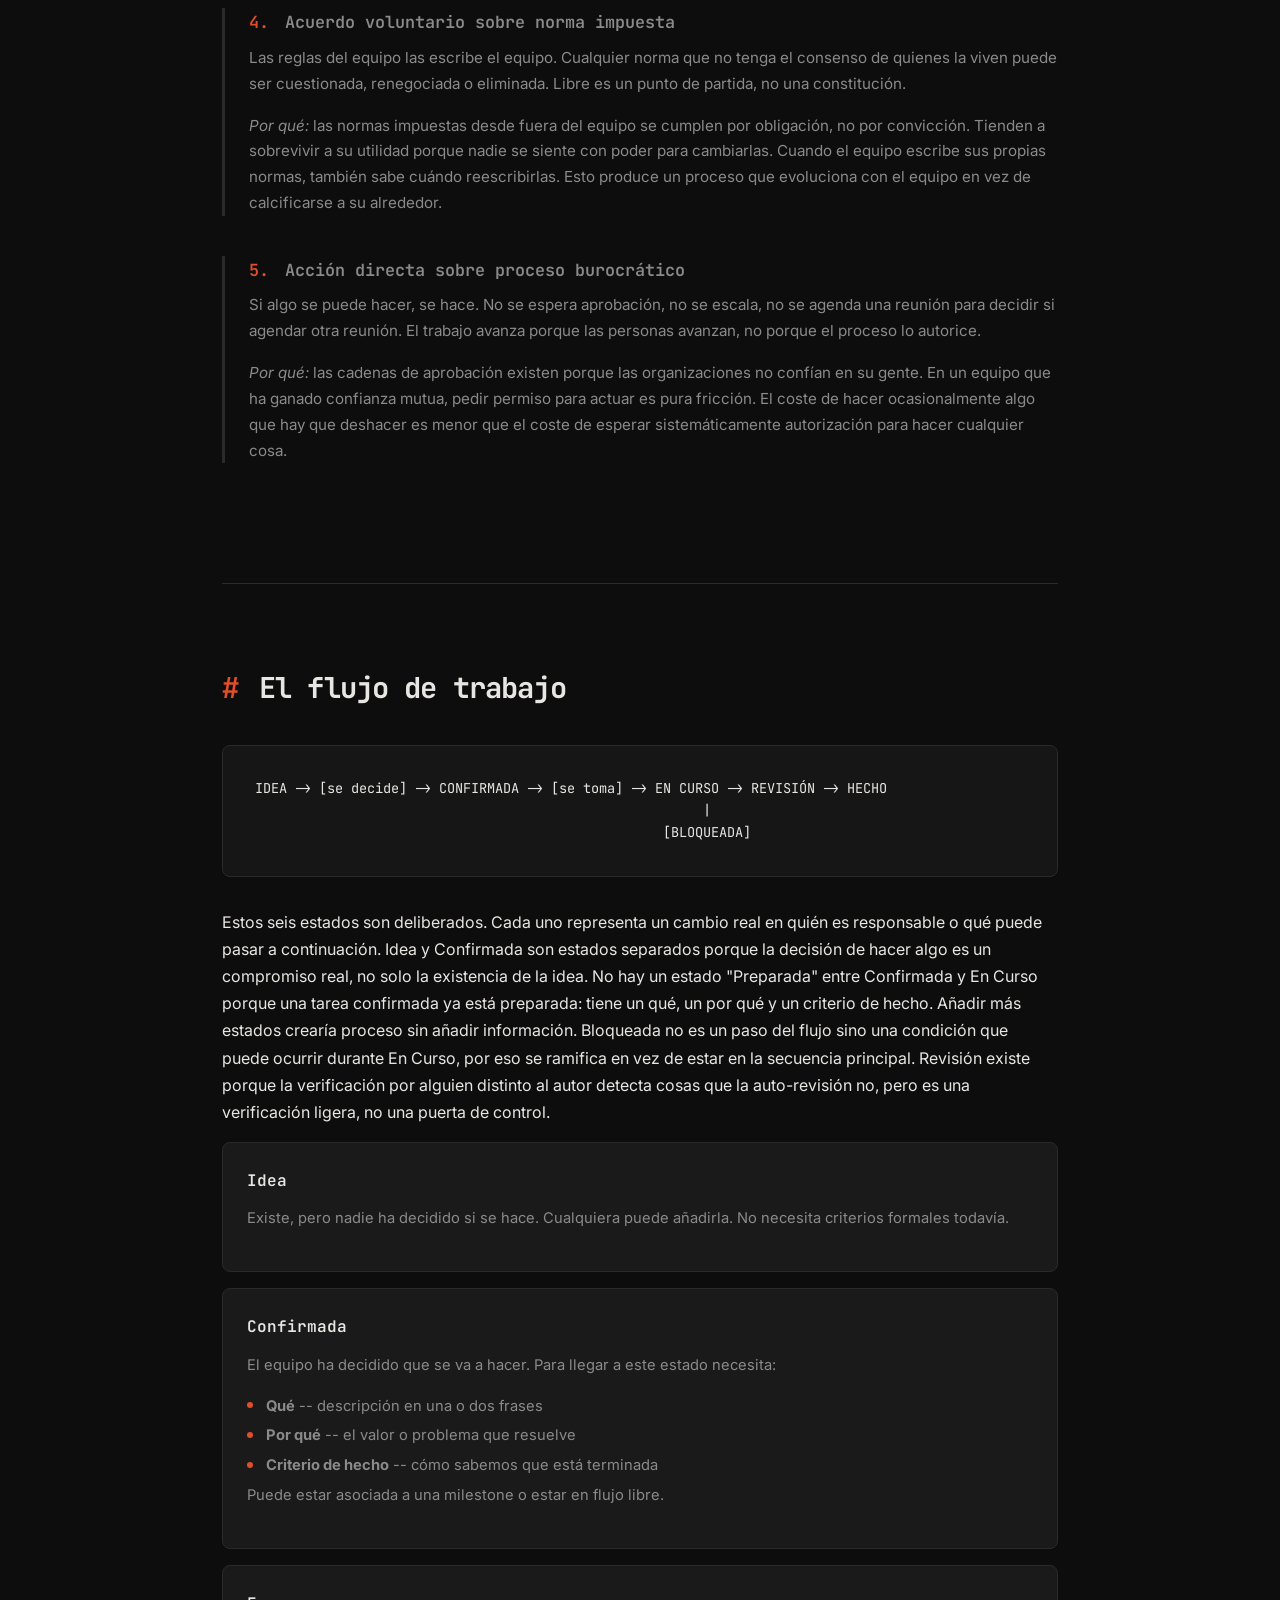
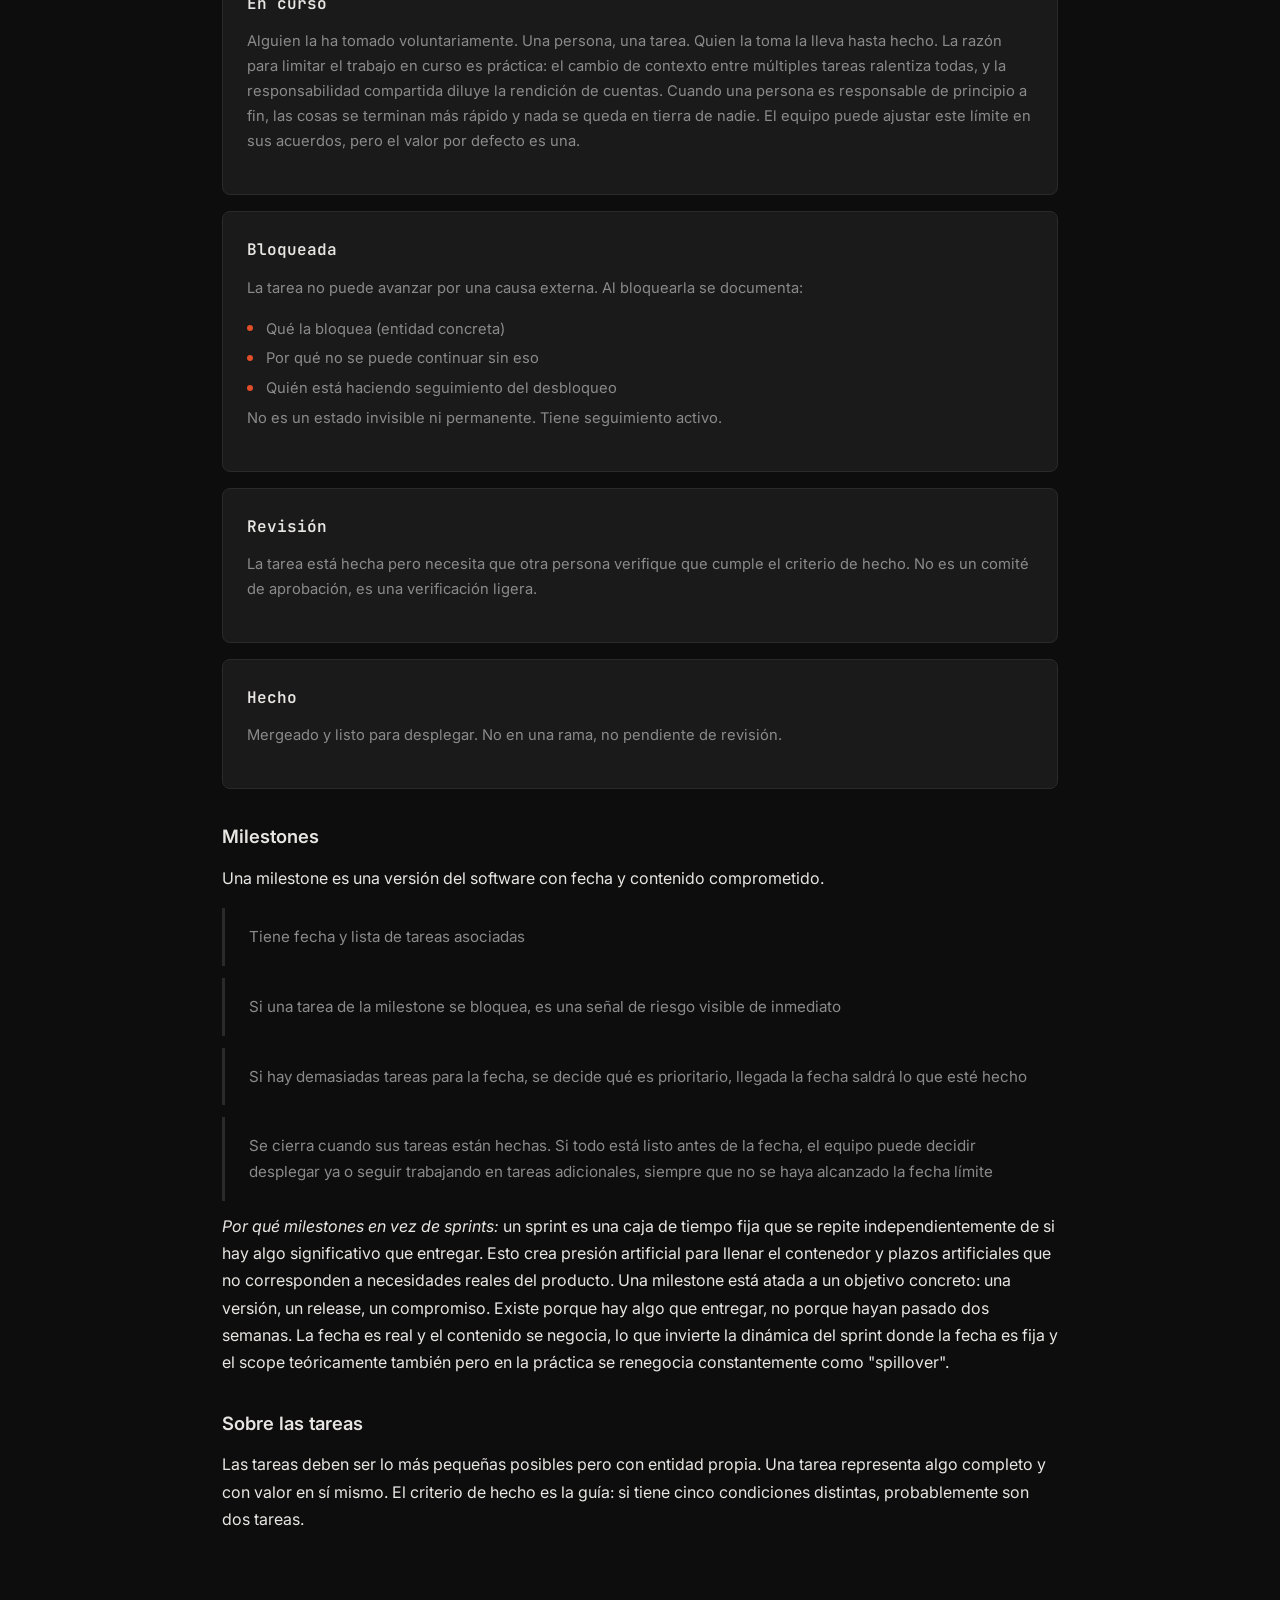
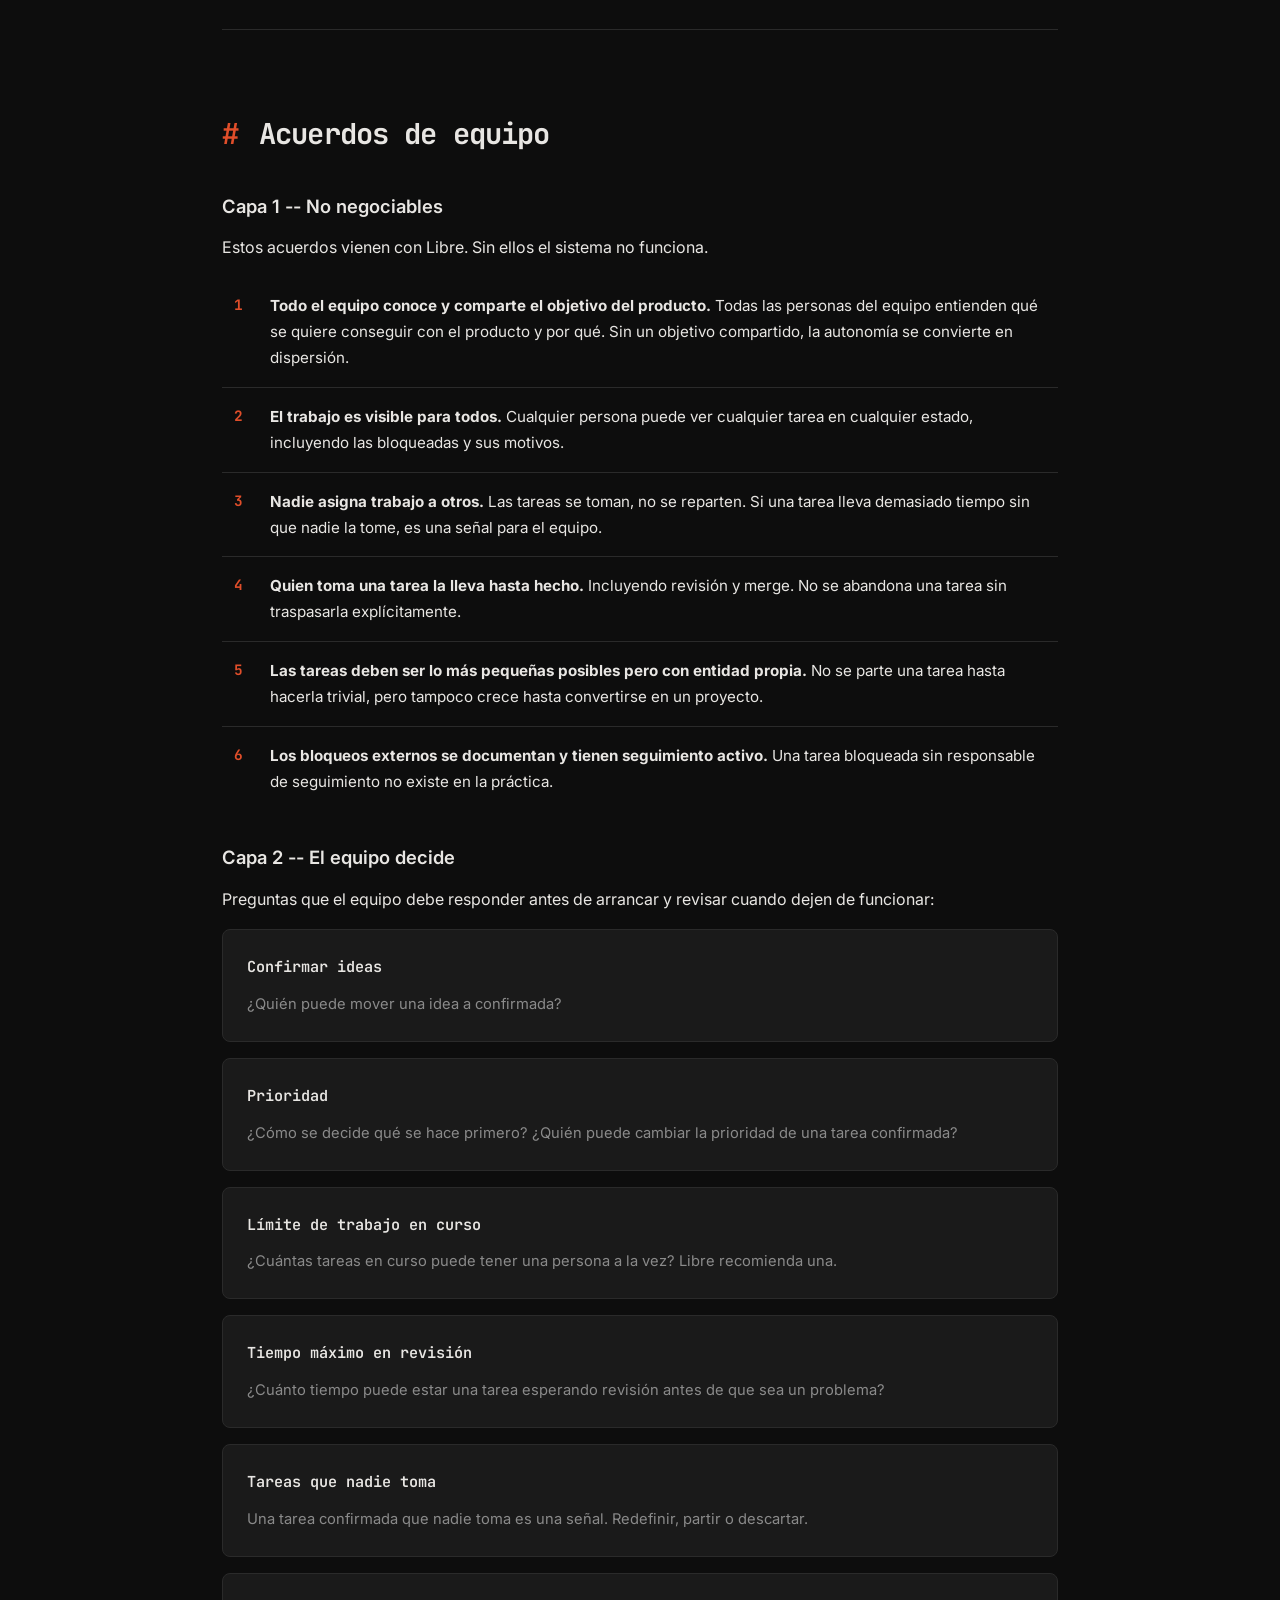
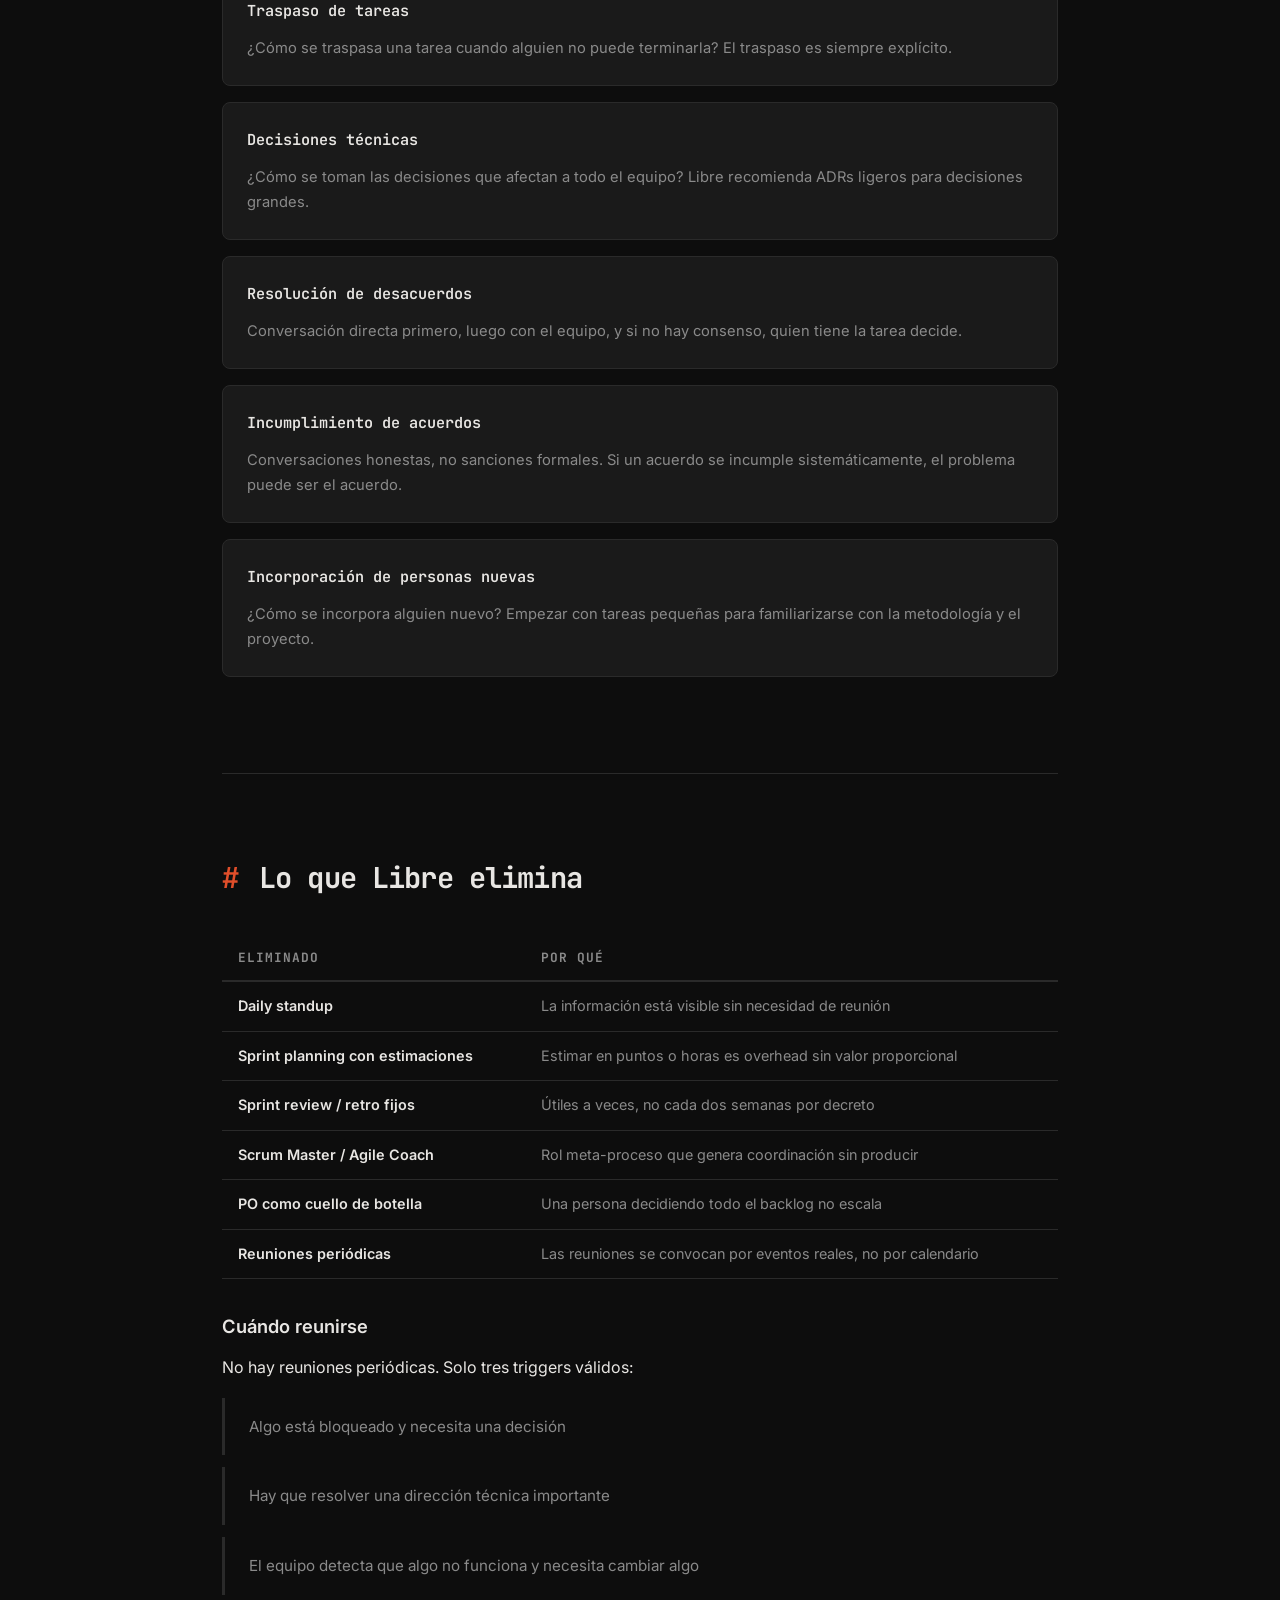
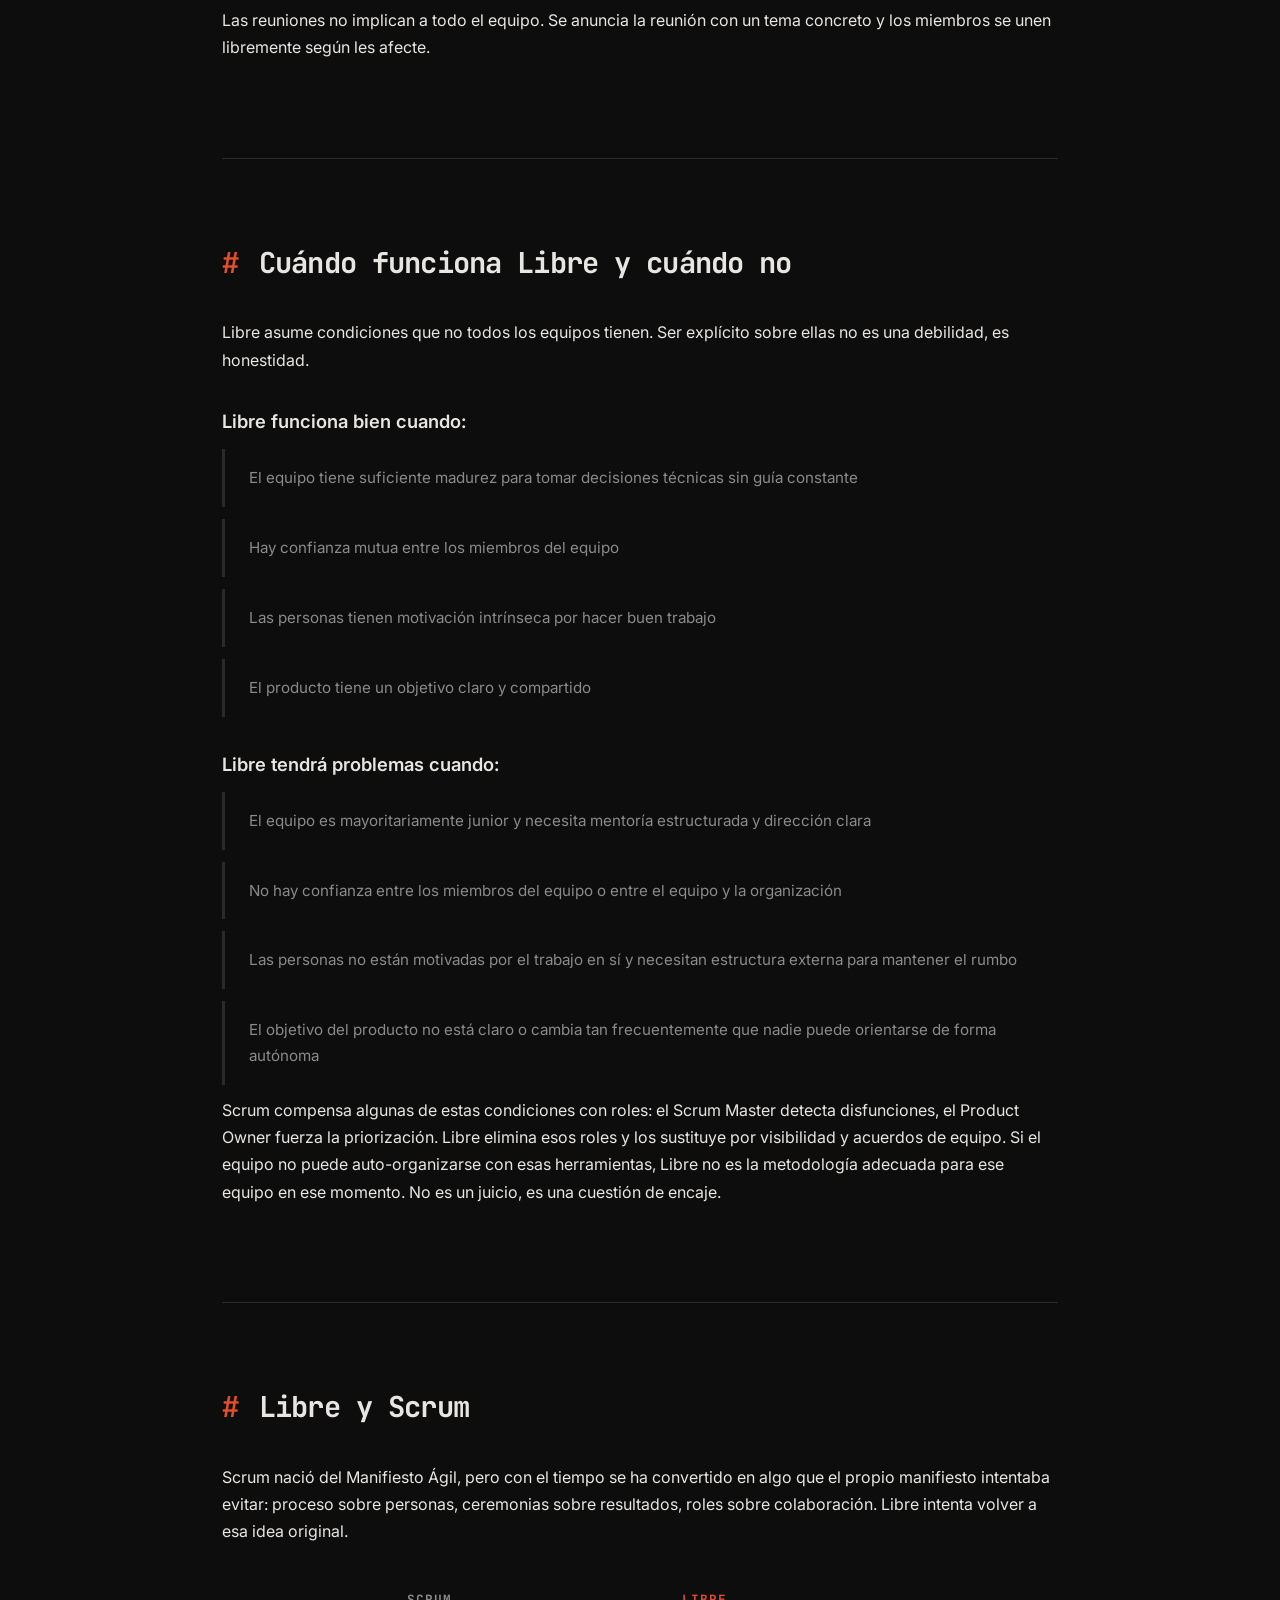
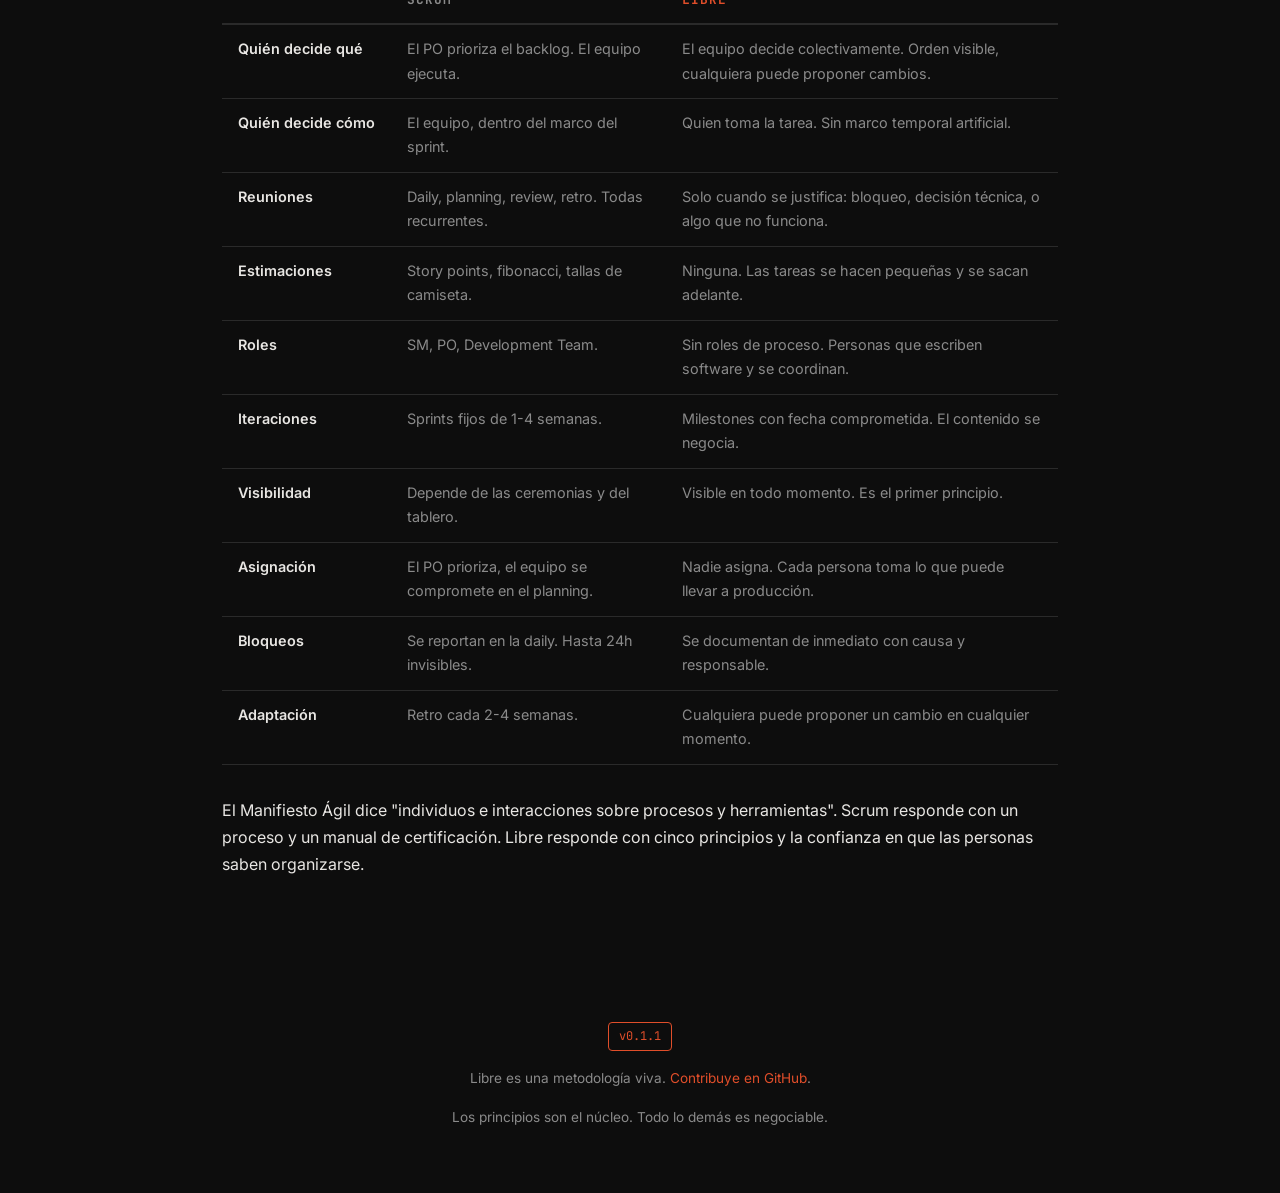
==== commit 4f96287d: "Add justifications for principles, workflow states, and applicability conditions (v0.1.1)" ====
--- a/docs/es/index.html
+++ b/docs/es/index.html
@@ -19,6 +19,7 @@
       <li><a href="#principios">Principios</a></li>
       <li><a href="#flujo">Flujo</a></li>
       <li><a href="#acuerdos">Acuerdos</a></li>
+      <li><a href="#cuando">Cuándo funciona</a></li>
       <li><a href="#comparativa">vs Scrum</a></li>
       <li><a href="../" class="lang-switch">EN</a></li>
     </ul>
@@ -42,26 +43,31 @@
     <div class="principle">
       <p class="principle-name"><span class="principle-number">1.</span> Visibilidad radical sobre control opaco</p>
       <p>El estado del trabajo es público para todos en todo momento. No hay información de estado privilegiada. La transparencia no es una herramienta de vigilancia, es la condición que hace posible todo lo demás.</p>
+      <p class="principle-why"><em>Por qué es el primero:</em> la mayor parte del overhead de proceso existe para compensar la falta de información. Los standups existen porque la gente no sabe qué están haciendo los demás. Los informes de estado existen porque los managers no pueden ver el tablero. Si el estado del trabajo es visible para todos en todo momento, la mayor parte de ese overhead desaparece. La visibilidad es la base que hace viables los otros cuatro principios.</p>
     </div>
 
     <div class="principle">
       <p class="principle-name"><span class="principle-number">2.</span> Autonomía sobre jerarquía</p>
-      <p>Ninguna persona tiene autoridad sobre el trabajo de otra. Cada individuo es soberano de sus decisiones técnicas y de su ritmo. La coordinación emerge del acuerdo voluntario, no de la cadena de mando.</p>
+      <p>Ninguna persona tiene autoridad sobre el trabajo de otra. La coordinación emerge del acuerdo voluntario, no de la cadena de mando. Dentro del alcance de su tarea, cada persona decide cómo hacer el trabajo. Las decisiones que afectan a todo el equipo se toman colectivamente.</p>
+      <p class="principle-why"><em>Por qué:</em> la asignación jerárquica crea cuellos de botella y elimina la responsabilidad. Cuando alguien elige su propio trabajo, responde ante sí mismo y ante el equipo, no ante un manager que repartió tickets. El resultado es un flujo más rápido y mayor responsabilidad. Esto no significa aislamiento: significa que la persona que hace el trabajo tiene la última palabra sobre cómo hacerlo, mientras que el equipo tiene la última palabra sobre lo que afecta a todos.</p>
     </div>
 
     <div class="principle">
       <p class="principle-name"><span class="principle-number">3.</span> Ayuda mutua sobre dependencia vertical</p>
       <p>Cuando alguien necesita ayuda, la pide libremente. Cuando alguien puede ayudar, lo ofrece. No hay un rol que intermedie ese intercambio ni una estructura que lo fuerce. La colaboración es horizontal o no es.</p>
+      <p class="principle-why"><em>Por qué:</em> los roles de coordinación dedicados (Scrum Master, team lead como router) crean un punto único de fallo y ralentizan la comunicación. La colaboración directa entre las personas que tienen el contexto es más rápida y produce mejores resultados. Libre no obliga a nadie a ayudar, porque la ayuda forzada no es ayuda. Si el equipo detecta que la colaboración no está ocurriendo, es un trigger válido para una reunión: algo no funciona y el equipo necesita abordarlo.</p>
     </div>
 
     <div class="principle">
       <p class="principle-name"><span class="principle-number">4.</span> Acuerdo voluntario sobre norma impuesta</p>
       <p>Las reglas del equipo las escribe el equipo. Cualquier norma que no tenga el consenso de quienes la viven puede ser cuestionada, renegociada o eliminada. Libre es un punto de partida, no una constitución.</p>
+      <p class="principle-why"><em>Por qué:</em> las normas impuestas desde fuera del equipo se cumplen por obligación, no por convicción. Tienden a sobrevivir a su utilidad porque nadie se siente con poder para cambiarlas. Cuando el equipo escribe sus propias normas, también sabe cuándo reescribirlas. Esto produce un proceso que evoluciona con el equipo en vez de calcificarse a su alrededor.</p>
     </div>
 
     <div class="principle">
       <p class="principle-name"><span class="principle-number">5.</span> Acción directa sobre proceso burocrático</p>
       <p>Si algo se puede hacer, se hace. No se espera aprobación, no se escala, no se agenda una reunión para decidir si agendar otra reunión. El trabajo avanza porque las personas avanzan, no porque el proceso lo autorice.</p>
+      <p class="principle-why"><em>Por qué:</em> las cadenas de aprobación existen porque las organizaciones no confían en su gente. En un equipo que ha ganado confianza mutua, pedir permiso para actuar es pura fricción. El coste de hacer ocasionalmente algo que hay que deshacer es menor que el coste de esperar sistemáticamente autorización para hacer cualquier cosa.</p>
     </div>
   </section>
 
@@ -74,6 +80,8 @@
                                                         |
                                                    [BLOQUEADA]</pre>
     </div>
+
+    <p class="workflow-rationale">Estos seis estados son deliberados. Cada uno representa un cambio real en quién es responsable o qué puede pasar a continuación. Idea y Confirmada son estados separados porque la decisión de hacer algo es un compromiso real, no solo la existencia de la idea. No hay un estado "Preparada" entre Confirmada y En Curso porque una tarea confirmada ya está preparada: tiene un qué, un por qué y un criterio de hecho. Añadir más estados crearía proceso sin añadir información. Bloqueada no es un paso del flujo sino una condición que puede ocurrir durante En Curso, por eso se ramifica en vez de estar en la secuencia principal. Revisión existe porque la verificación por alguien distinto al autor detecta cosas que la auto-revisión no, pero es una verificación ligera, no una puerta de control.</p>
 
     <div class="state-card">
       <h3>Idea</h3>
@@ -93,7 +101,7 @@
 
     <div class="state-card">
       <h3>En curso</h3>
-      <p>Alguien la ha tomado voluntariamente. Una persona, una tarea. Quien la toma la lleva hasta hecho.</p>
+      <p>Alguien la ha tomado voluntariamente. Una persona, una tarea. Quien la toma la lleva hasta hecho. La razón para limitar el trabajo en curso es práctica: el cambio de contexto entre múltiples tareas ralentiza todas, y la responsabilidad compartida diluye la rendición de cuentas. Cuando una persona es responsable de principio a fin, las cosas se terminan más rápido y nada se queda en tierra de nadie. El equipo puede ajustar este límite en sus acuerdos, pero el valor por defecto es una.</p>
     </div>
 
     <div class="state-card">
@@ -125,6 +133,8 @@
       <li>Si hay demasiadas tareas para la fecha, se decide qué es prioritario, llegada la fecha saldrá lo que esté hecho</li>
       <li>Se cierra cuando sus tareas están hechas. Si todo está listo antes de la fecha, el equipo puede decidir desplegar ya o seguir trabajando en tareas adicionales, siempre que no se haya alcanzado la fecha límite</li>
     </ul>
+
+    <p class="milestone-rationale"><em>Por qué milestones en vez de sprints:</em> un sprint es una caja de tiempo fija que se repite independientemente de si hay algo significativo que entregar. Esto crea presión artificial para llenar el contenedor y plazos artificiales que no corresponden a necesidades reales del producto. Una milestone está atada a un objetivo concreto: una versión, un release, un compromiso. Existe porque hay algo que entregar, no porque hayan pasado dos semanas. La fecha es real y el contenido se negocia, lo que invierte la dinámica del sprint donde la fecha es fija y el scope teóricamente también pero en la práctica se renegocia constantemente como "spillover".</p>
 
     <h3>Sobre las tareas</h3>
     <p>Las tareas deben ser lo más pequeñas posibles pero con entidad propia. Una tarea representa algo completo y con valor en sí mismo. El criterio de hecho es la guía: si tiene cinco condiciones distintas, probablemente son dos tareas.</p>
@@ -233,6 +243,31 @@
     <p>Las reuniones no implican a todo el equipo. Se anuncia la reunión con un tema concreto y los miembros se unen libremente según les afecte.</p>
   </section>
 
+  <!-- CUÁNDO FUNCIONA -->
+  <section id="cuando">
+    <h2><span class="section-number">#</span> Cuándo funciona Libre y cuándo no</h2>
+
+    <p>Libre asume condiciones que no todos los equipos tienen. Ser explícito sobre ellas no es una debilidad, es honestidad.</p>
+
+    <h3>Libre funciona bien cuando:</h3>
+    <ul class="trigger-list">
+      <li>El equipo tiene suficiente madurez para tomar decisiones técnicas sin guía constante</li>
+      <li>Hay confianza mutua entre los miembros del equipo</li>
+      <li>Las personas tienen motivación intrínseca por hacer buen trabajo</li>
+      <li>El producto tiene un objetivo claro y compartido</li>
+    </ul>
+
+    <h3>Libre tendrá problemas cuando:</h3>
+    <ul class="trigger-list">
+      <li>El equipo es mayoritariamente junior y necesita mentoría estructurada y dirección clara</li>
+      <li>No hay confianza entre los miembros del equipo o entre el equipo y la organización</li>
+      <li>Las personas no están motivadas por el trabajo en sí y necesitan estructura externa para mantener el rumbo</li>
+      <li>El objetivo del producto no está claro o cambia tan frecuentemente que nadie puede orientarse de forma autónoma</li>
+    </ul>
+
+    <p>Scrum compensa algunas de estas condiciones con roles: el Scrum Master detecta disfunciones, el Product Owner fuerza la priorización. Libre elimina esos roles y los sustituye por visibilidad y acuerdos de equipo. Si el equipo no puede auto-organizarse con esas herramientas, Libre no es la metodología adecuada para ese equipo en ese momento. No es un juicio, es una cuestión de encaje.</p>
+  </section>
+
   <!-- COMPARATIVA -->
   <section id="comparativa">
     <h2><span class="section-number">#</span> Libre y Scrum</h2>
@@ -309,7 +344,7 @@
 </main>
 
 <footer>
-  <div class="version-badge">v0.1</div>
+  <div class="version-badge">v0.1.1</div>
   <p>Libre es una metodología viva. <a href="https://github.com/josecriane/libre">Contribuye en GitHub</a>.</p>
   <p>Los principios son el núcleo. Todo lo demás es negociable.</p>
 </footer>
